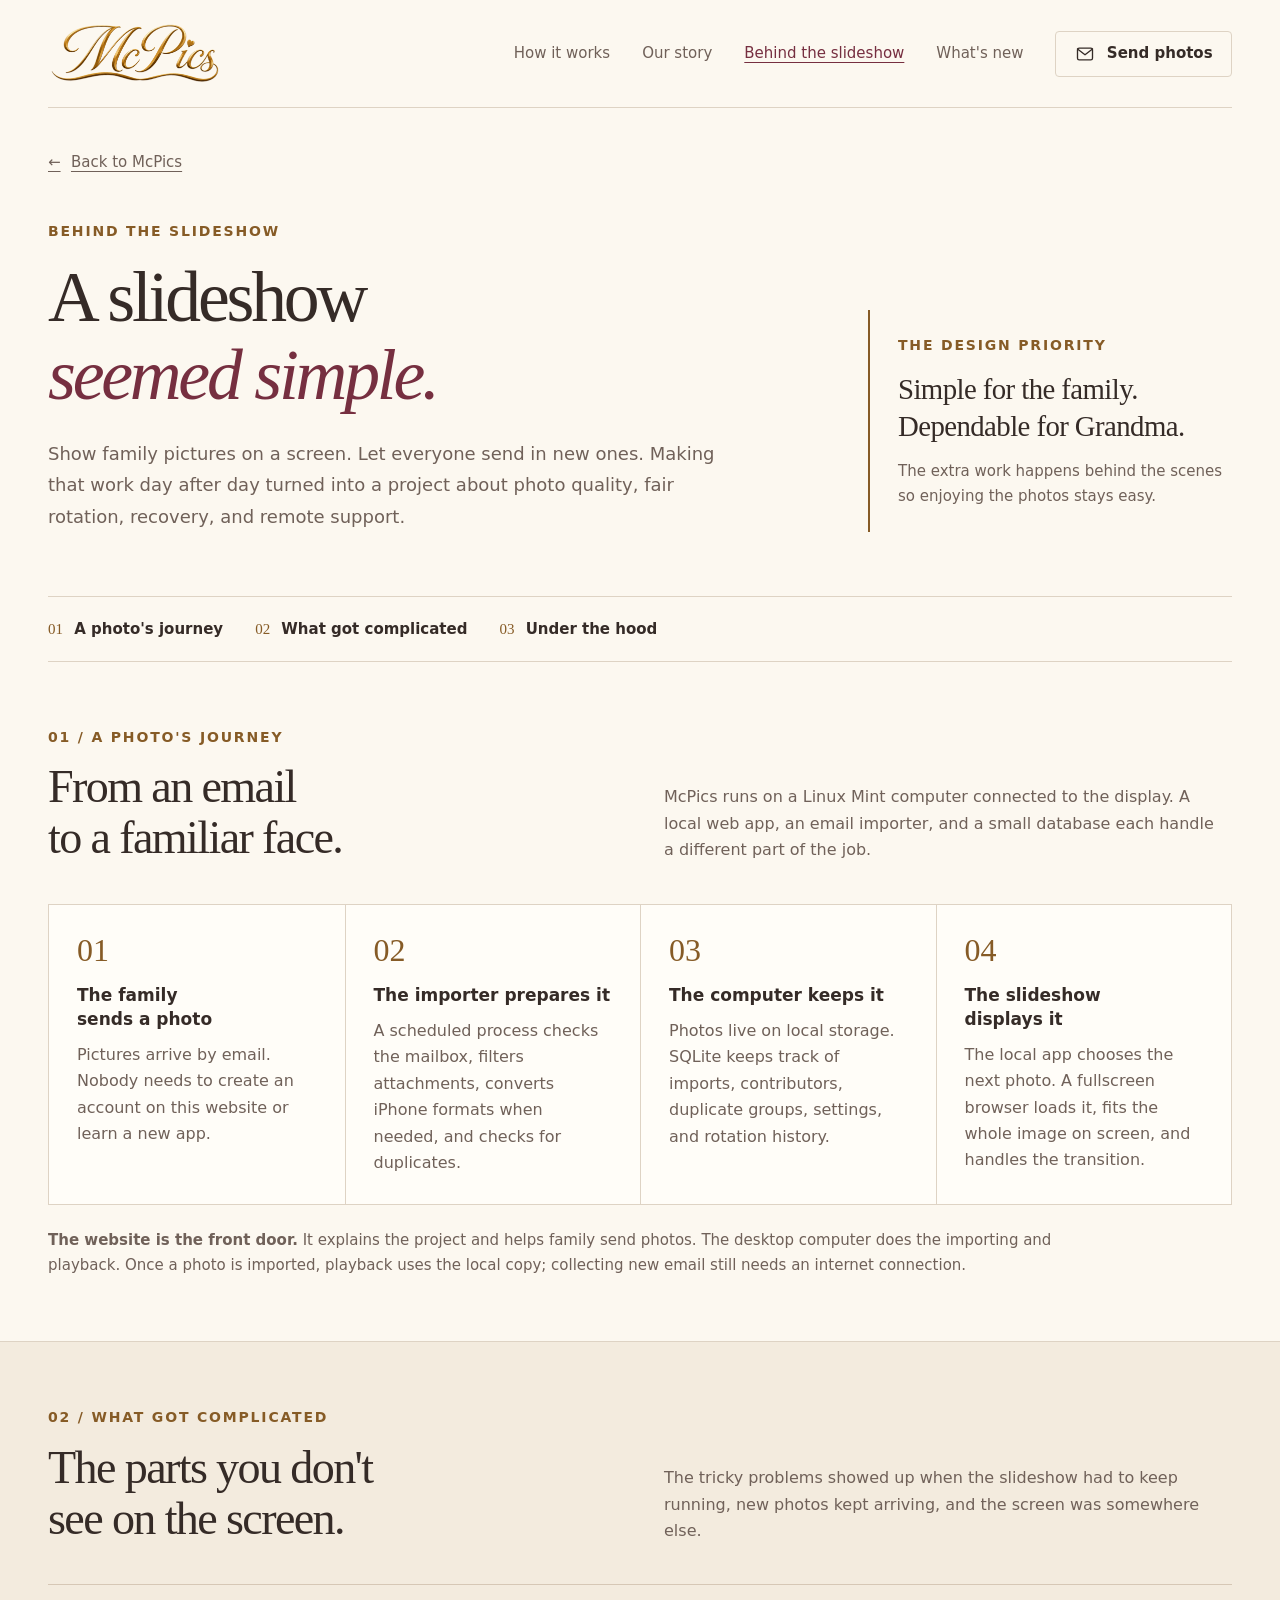
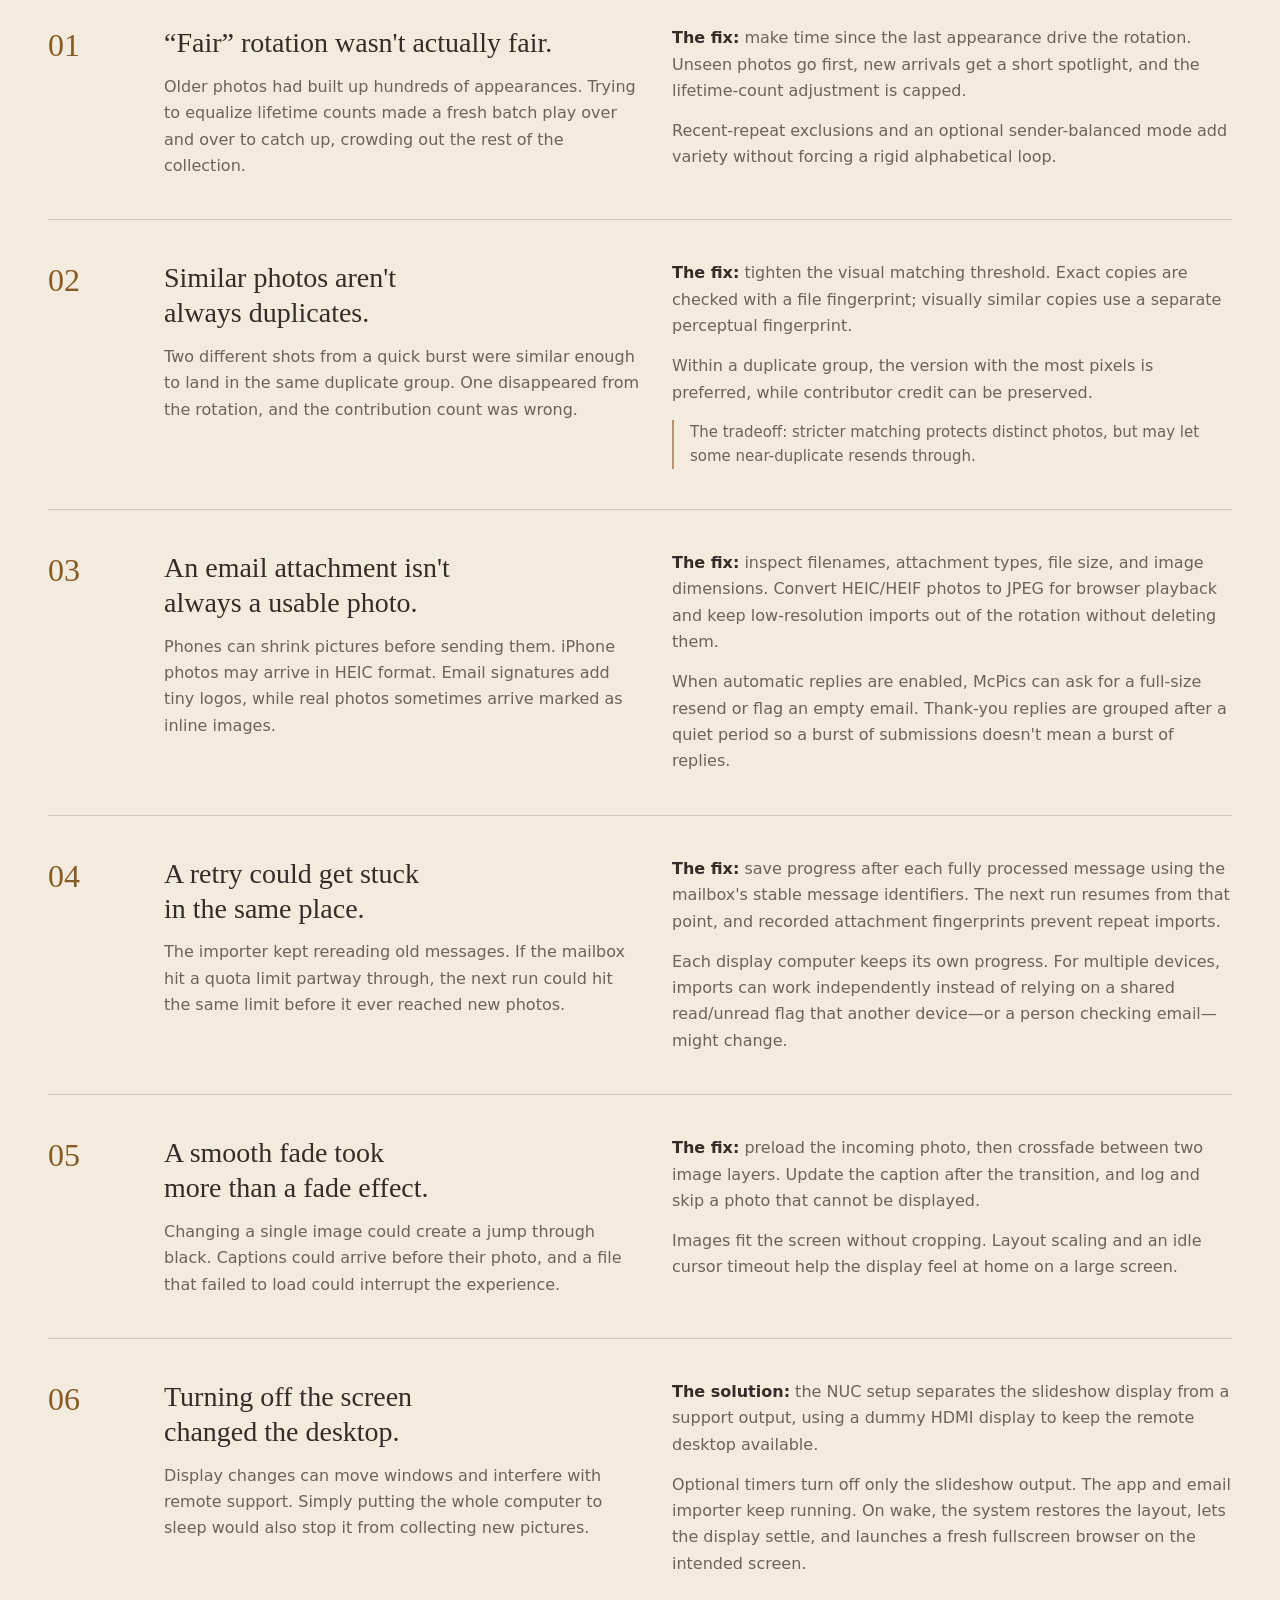
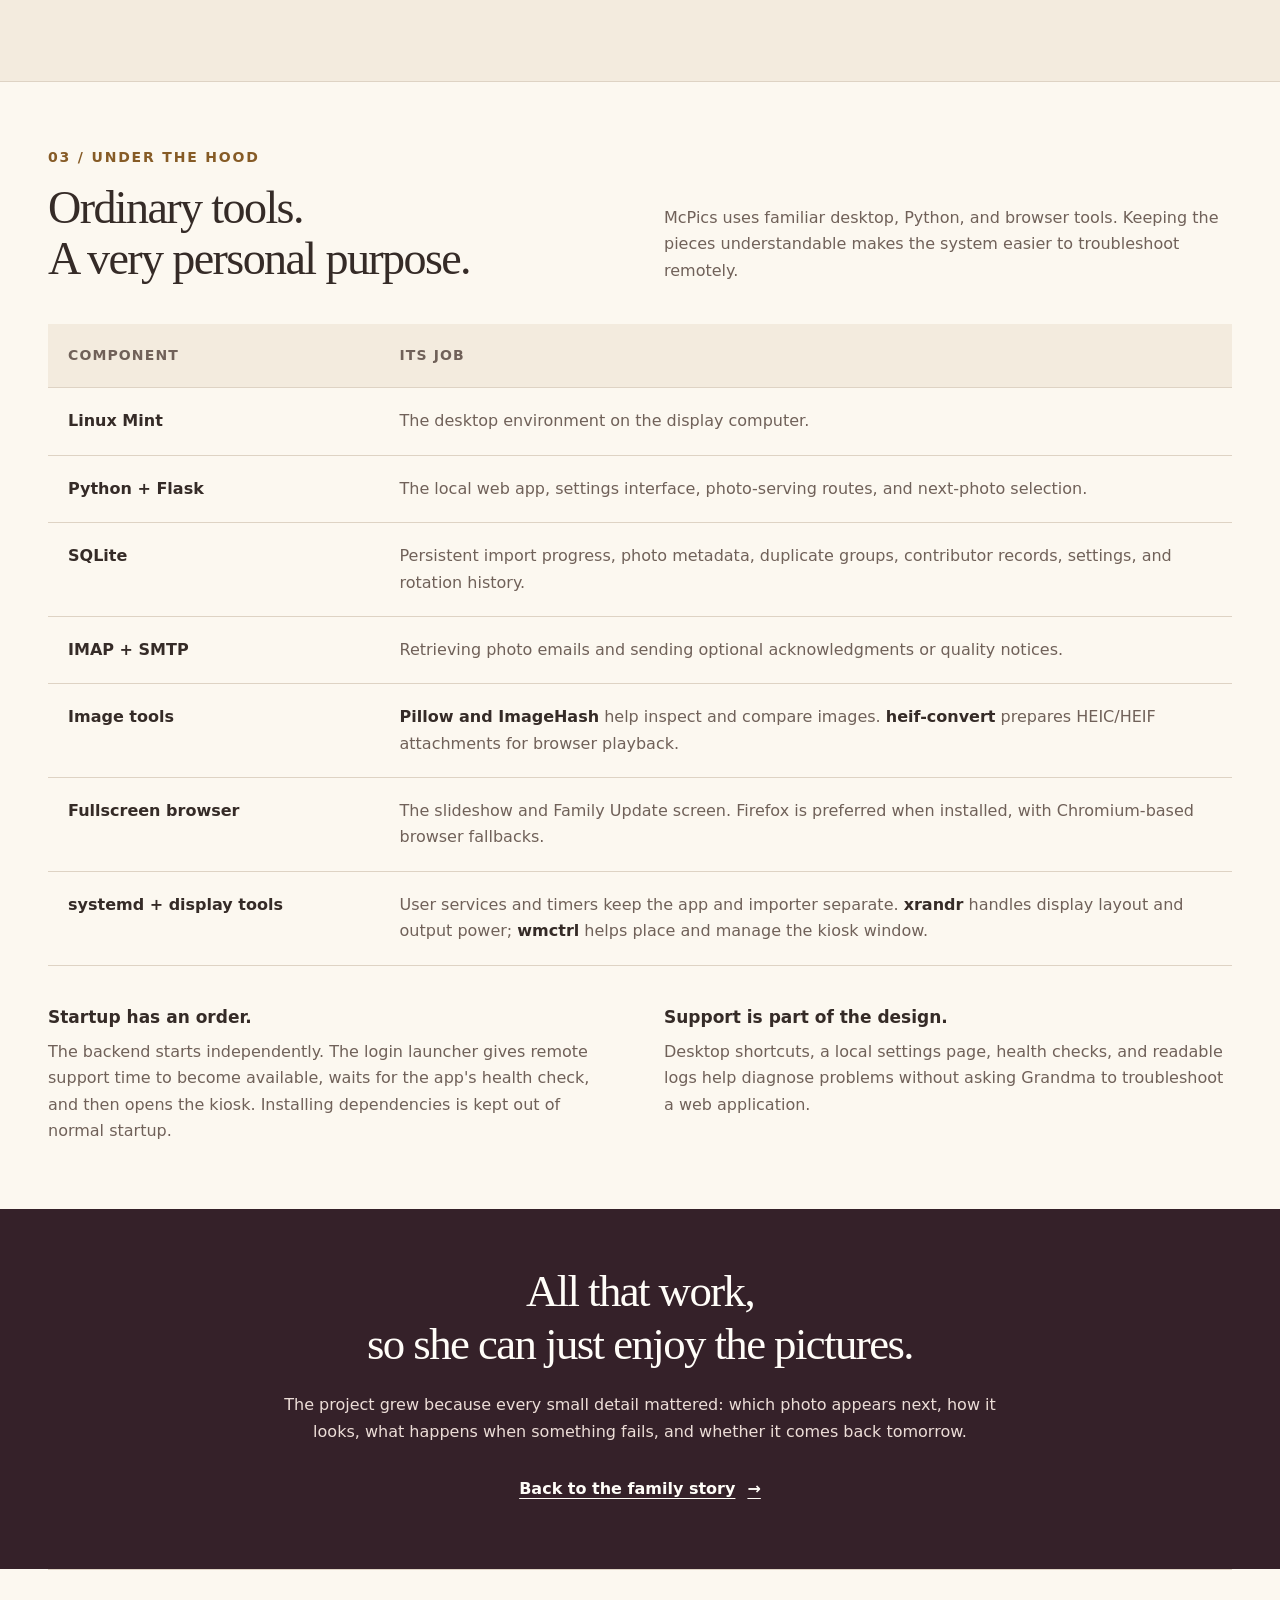
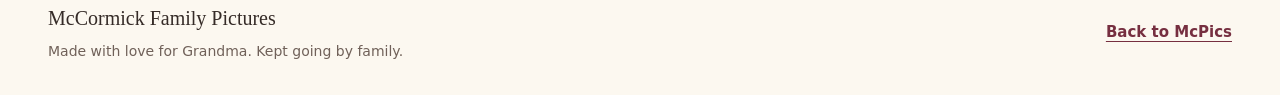
==== behind-the-slideshow.html @ fe30875c "Tell the technical story behind McPics and simplify footer navigation" ====
<!DOCTYPE html>
<html lang="en">
<head>
  <meta charset="UTF-8" />
  <meta name="viewport" content="width=device-width, initial-scale=1" />
  <meta name="theme-color" content="#fcf8f0" />
  <meta name="description" content="How McPics turns emailed family photos into a dependable desktop slideshow, and the design challenges behind fair rotation, photo quality, and remote support." />
  <title>Behind the slideshow · McCormick Family Pictures</title>
  <link rel="canonical" href="https://mccormickpics.com/behind-the-slideshow.html" />
  <link rel="icon" type="image/svg+xml" href="data:image/svg+xml,%3Csvg xmlns='http://www.w3.org/2000/svg' viewBox='0 0 32 32'%3E%3Crect width='32' height='32' rx='7' fill='%23762f40'/%3E%3Cpath d='M16 25 6.8 15.8C1 9.5 10.4 3.4 16 10c5.6-6.6 15-.5 9.2 5.8Z' fill='%23fcf8f0'/%3E%3C/svg%3E" />
  <link rel="stylesheet" href="assets/site.css" />
  <link rel="stylesheet" href="assets/technical.css" />
</head>
<body>
  <a class="skip-link" href="#main">Skip to content</a>
  <header class="site-header shell">
    <a class="brand" href="index.html" aria-label="McCormick Family Pictures home">
      <img src="assets/mcpics-wordmark.png" alt="McPics" width="1390" height="518" />
    </a>
    <div class="header-right">
      <nav class="main-nav" aria-label="Main navigation">
        <a href="index.html#how-it-works">How it works</a>
        <a href="index.html#about">Our story</a>
        <a href="behind-the-slideshow.html" aria-current="page">Behind the slideshow</a>
        <a href="index.html#changelog">What's new</a>
      </nav>
      <a class="button button-outline" href="mailto:upload@mccormickpics.com"><svg viewBox="0 0 24 24" fill="none" stroke="currentColor" stroke-width="1.6" stroke-linecap="round" stroke-linejoin="round" aria-hidden="true"><rect x="3" y="5" width="18" height="14" rx="2"/><path d="m3 6 9 7 9-7"/></svg> Send photos</a>
    </div>
  </header>

  <main id="main">
    <section class="tech-hero shell" aria-labelledby="technical-title">
      <a class="breadcrumb" href="index.html"><span aria-hidden="true">&larr;</span> Back to McPics</a>
      <div class="tech-hero-layout">
        <div>
          <p class="eyebrow">Behind the slideshow</p>
          <h1 id="technical-title">A slideshow<br /><em>seemed simple.</em></h1>
          <p class="tech-deck">Show family pictures on a screen. Let everyone send in new ones. Making that work day after day turned into a project about photo quality, fair rotation, recovery, and remote support.</p>
        </div>
        <aside class="design-note" aria-labelledby="design-priority">
          <p class="eyebrow">The design priority</p>
          <h2 id="design-priority">Simple for the family.<br />Dependable for Grandma.</h2>
          <p>The extra work happens behind the scenes so enjoying the photos stays easy.</p>
        </aside>
      </div>
    </section>

    <nav class="chapter-nav shell" aria-label="On this page">
      <a href="#photo-journey"><span aria-hidden="true">01</span> A photo's journey</a>
      <a href="#design-challenges"><span aria-hidden="true">02</span> What got complicated</a>
      <a href="#under-the-hood"><span aria-hidden="true">03</span> Under the hood</a>
    </nav>

    <section class="technical-section shell" id="photo-journey" aria-labelledby="journey-title">
      <div class="chapter-heading">
        <div><p class="eyebrow">01 / A photo's journey</p><h2 id="journey-title">From an email<br />to a familiar face.</h2></div>
        <p>McPics runs on a Linux Mint computer connected to the display. A local web app, an email importer, and a small database each handle a different part of the job.</p>
      </div>
      <ol class="photo-journey">
        <li><span class="step-number" aria-hidden="true">01</span><h3>The family sends a photo</h3><p>Pictures arrive by email. Nobody needs to create an account on this website or learn a new app.</p></li>
        <li><span class="step-number" aria-hidden="true">02</span><h3>The importer prepares it</h3><p>A scheduled process checks the mailbox, filters attachments, converts iPhone formats when needed, and checks for duplicates.</p></li>
        <li><span class="step-number" aria-hidden="true">03</span><h3>The computer keeps it</h3><p>Photos live on local storage. SQLite keeps track of imports, contributors, duplicate groups, settings, and rotation history.</p></li>
        <li><span class="step-number" aria-hidden="true">04</span><h3>The slideshow displays it</h3><p>The local app chooses the next photo. A fullscreen browser loads it, fits the whole image on screen, and handles the transition.</p></li>
      </ol>
      <p class="local-note"><strong>The website is the front door.</strong> It explains the project and helps family send photos. The desktop computer does the importing and playback. Once a photo is imported, playback uses the local copy; collecting new email still needs an internet connection.</p>
    </section>

    <section class="challenges-section" id="design-challenges" aria-labelledby="challenges-title">
      <div class="technical-section shell">
        <div class="chapter-heading">
          <div><p class="eyebrow">02 / What got complicated</p><h2 id="challenges-title">The parts you don't<br />see on the screen.</h2></div>
          <p>The tricky problems showed up when the slideshow had to keep running, new photos kept arriving, and the screen was somewhere else.</p>
        </div>

        <article class="challenge">
          <span class="challenge-number" aria-hidden="true">01</span>
          <div><h3>“Fair” rotation wasn't actually fair.</h3><p class="challenge-problem">Older photos had built up hundreds of appearances. Trying to equalize lifetime counts made a fresh batch play over and over to catch up, crowding out the rest of the collection.</p></div>
          <div class="challenge-fix"><p><strong>The fix:</strong> make time since the last appearance drive the rotation. Unseen photos go first, new arrivals get a short spotlight, and the lifetime-count adjustment is capped.</p><p>Recent-repeat exclusions and an optional sender-balanced mode add variety without forcing a rigid alphabetical loop.</p></div>
        </article>

        <article class="challenge">
          <span class="challenge-number" aria-hidden="true">02</span>
          <div><h3>Similar photos aren't always duplicates.</h3><p class="challenge-problem">Two different shots from a quick burst were similar enough to land in the same duplicate group. One disappeared from the rotation, and the contribution count was wrong.</p></div>
          <div class="challenge-fix"><p><strong>The fix:</strong> tighten the visual matching threshold. Exact copies are checked with a file fingerprint; visually similar copies use a separate perceptual fingerprint.</p><p>Within a duplicate group, the version with the most pixels is preferred, while contributor credit can be preserved.</p><p class="tradeoff">The tradeoff: stricter matching protects distinct photos, but may let some near-duplicate resends through.</p></div>
        </article>

        <article class="challenge">
          <span class="challenge-number" aria-hidden="true">03</span>
          <div><h3>An email attachment isn't always a usable photo.</h3><p class="challenge-problem">Phones can shrink pictures before sending them. iPhone photos may arrive in HEIC format. Email signatures add tiny logos, while real photos sometimes arrive marked as inline images.</p></div>
          <div class="challenge-fix"><p><strong>The fix:</strong> inspect filenames, attachment types, file size, and image dimensions. Convert HEIC/HEIF photos to JPEG for browser playback and keep low-resolution imports out of the rotation without deleting them.</p><p>When automatic replies are enabled, McPics can ask for a full-size resend or flag an empty email. Thank-you replies are grouped after a quiet period so a burst of submissions doesn't mean a burst of replies.</p></div>
        </article>

        <article class="challenge">
          <span class="challenge-number" aria-hidden="true">04</span>
          <div><h3>A retry could get stuck in the same place.</h3><p class="challenge-problem">The importer kept rereading old messages. If the mailbox hit a quota limit partway through, the next run could hit the same limit before it ever reached new photos.</p></div>
          <div class="challenge-fix"><p><strong>The fix:</strong> save progress after each fully processed message using the mailbox's stable message identifiers. The next run resumes from that point, and recorded attachment fingerprints prevent repeat imports.</p><p>Each display computer keeps its own progress. For multiple devices, imports can work independently instead of relying on a shared read/unread flag that another device—or a person checking email—might change.</p></div>
        </article>

        <article class="challenge">
          <span class="challenge-number" aria-hidden="true">05</span>
          <div><h3>A smooth fade took more than a fade effect.</h3><p class="challenge-problem">Changing a single image could create a jump through black. Captions could arrive before their photo, and a file that failed to load could interrupt the experience.</p></div>
          <div class="challenge-fix"><p><strong>The fix:</strong> preload the incoming photo, then crossfade between two image layers. Update the caption after the transition, and log and skip a photo that cannot be displayed.</p><p>Images fit the screen without cropping. Layout scaling and an idle cursor timeout help the display feel at home on a large screen.</p></div>
        </article>

        <article class="challenge">
          <span class="challenge-number" aria-hidden="true">06</span>
          <div><h3>Turning off the screen changed the desktop.</h3><p class="challenge-problem">Display changes can move windows and interfere with remote support. Simply putting the whole computer to sleep would also stop it from collecting new pictures.</p></div>
          <div class="challenge-fix"><p><strong>The solution:</strong> the NUC setup separates the slideshow display from a support output, using a dummy HDMI display to keep the remote desktop available.</p><p>Optional timers turn off only the slideshow output. The app and email importer keep running. On wake, the system restores the layout, lets the display settle, and launches a fresh fullscreen browser on the intended screen.</p></div>
        </article>
      </div>
    </section>

    <section class="technical-section shell" id="under-the-hood" aria-labelledby="stack-title">
      <div class="chapter-heading">
        <div><p class="eyebrow">03 / Under the hood</p><h2 id="stack-title">Ordinary tools.<br />A very personal purpose.</h2></div>
        <p>McPics uses familiar desktop, Python, and browser tools. Keeping the pieces understandable makes the system easier to troubleshoot remotely.</p>
      </div>
      <table class="stack-table" aria-labelledby="stack-title">
        <thead><tr><th scope="col">Component</th><th scope="col">Its job</th></tr></thead>
        <tbody>
          <tr><th scope="row">Linux Mint</th><td>The desktop environment on the display computer.</td></tr>
          <tr><th scope="row">Python + Flask</th><td>The local web app, settings interface, photo-serving routes, and next-photo selection.</td></tr>
          <tr><th scope="row">SQLite</th><td>Persistent import progress, photo metadata, duplicate groups, contributor records, settings, and rotation history.</td></tr>
          <tr><th scope="row">IMAP + SMTP</th><td>Retrieving photo emails and sending optional acknowledgments or quality notices.</td></tr>
          <tr><th scope="row">Image tools</th><td><strong>Pillow and ImageHash</strong> help inspect and compare images. <strong>heif-convert</strong> prepares HEIC/HEIF attachments for browser playback.</td></tr>
          <tr><th scope="row">Fullscreen browser</th><td>The slideshow and Family Update screen. Firefox is preferred when installed, with Chromium-based browser fallbacks.</td></tr>
          <tr><th scope="row">systemd + display tools</th><td>User services and timers keep the app and importer separate. <strong>xrandr</strong> handles display layout and output power; <strong>wmctrl</strong> helps place and manage the kiosk window.</td></tr>
        </tbody>
      </table>
      <div class="runtime-note">
        <div><h3>Startup has an order.</h3><p>The backend starts independently. The login launcher gives remote support time to become available, waits for the app's health check, and then opens the kiosk. Installing dependencies is kept out of normal startup.</p></div>
        <div><h3>Support is part of the design.</h3><p>Desktop shortcuts, a local settings page, health checks, and readable logs help diagnose problems without asking Grandma to troubleshoot a web application.</p></div>
      </div>
    </section>

    <section class="engineering-closing" aria-labelledby="engineering-goal">
      <div class="shell">
        <h2 id="engineering-goal">All that work,<br />so she can just enjoy the pictures.</h2>
        <p>The project grew because every small detail mattered: which photo appears next, how it looks, what happens when something fails, and whether it comes back tomorrow.</p>
        <a href="index.html#about">Back to the family story <span aria-hidden="true">&rarr;</span></a>
      </div>
    </section>
  </main>
  <footer class="site-footer shell">
    <div><p class="footer-name">McCormick Family Pictures</p><p class="footer-note">Made with love for Grandma. Kept going by family.</p></div>
    <div class="footer-links"><a href="index.html">Back to McPics</a></div>
  </footer>
</body>
</html>
---- assets/site.css ----
:root {
  color-scheme: light;
  --paper: #fcf8f0;
  --white: #fffdf8;
  --ink: #352b27;
  --muted: #706159;
  --wine: #762f40;
  --wine-dark: #542431;
  --gold: #865b26;
  --line: #ded3c4;
  --serif: Georgia, "Times New Roman", serif;
  --handwriting: "Segoe Print", "Bradley Hand", "Apple Chancery", cursive;
}

* { box-sizing: border-box; }
html { scroll-behavior: smooth; scroll-padding-top: 1.5rem; }
body { margin: 0; background: var(--paper); color: var(--ink); font-family: ui-sans-serif, system-ui, -apple-system, BlinkMacSystemFont, "Segoe UI", sans-serif; font-size: 1rem; line-height: 1.65; }
button, input { font: inherit; }
button, a { -webkit-tap-highlight-color: transparent; }
a { color: inherit; text-underline-offset: .25em; }
button { cursor: pointer; }
img { display: block; max-width: 100%; height: auto; }
svg { width: 1.25rem; height: 1.25rem; flex-shrink: 0; }
h1, h2, h3, p, figure { margin: 0; }
h1, h2, h3 { text-wrap: balance; }
h1, h2 { font-family: var(--serif); font-weight: 400; }
h2 { font-size: clamp(2.25rem, 4vw, 3.75rem); line-height: 1.1; letter-spacing: -.035em; }
h3 { font-size: 1.0625rem; line-height: 1.4; font-weight: 650; }
button:focus-visible, a:focus-visible, summary:focus-visible, input:focus-visible { outline: 3px solid var(--wine); outline-offset: 5px; }
::selection { background: #e9c6ca; color: var(--ink); }
.shell { width: min(1240px, calc(100% - 6rem)); margin-inline: auto; }
.skip-link { position: fixed; top: 1rem; left: 1rem; z-index: 20; padding: .75rem 1rem; background: var(--white); transform: translateY(-200%); }
.skip-link:focus { transform: translateY(0); }
.eyebrow { color: var(--gold); font-size: .875rem; font-weight: 650; letter-spacing: .13em; text-transform: uppercase; }
.site-header { min-height: 108px; display: flex; flex-wrap: wrap; align-items: center; justify-content: space-between; gap: 1rem 2rem; padding-block: .75rem; border-bottom: 1px solid var(--line); }
.brand { display: block; width: 174px; flex-shrink: 0; }
.brand img { width: 100%; }
.header-right, .main-nav { display: flex; flex-wrap: wrap; align-items: center; gap: 2rem; }
.main-nav a { font-size: .9375rem; text-decoration: none; color: var(--muted); padding-block: .75rem; }
.main-nav a:hover { color: var(--wine); text-decoration: underline; }
.button { min-height: 52px; display: inline-flex; align-items: center; justify-content: center; gap: .75rem; padding: .85rem 1.5rem; border: 1px solid transparent; border-radius: 4px; font-weight: 600; line-height: 1.4; text-decoration: none; transition: background .18s, transform .18s; }
.button-primary { color: var(--white); background: var(--wine); }
.button-primary:hover { background: var(--wine-dark); transform: translateY(-2px); }
.button-outline { border-color: var(--line); background: transparent; color: var(--ink); min-height: 46px; padding: .65rem 1.15rem; font-size: .9375rem; }
.button-outline:hover { background: #f1e7d8; }
.hero { display: grid; grid-template-columns: 1.15fr .85fr; align-items: center; gap: clamp(3rem, 6vw, 6rem); padding-block: 4.25rem 4.75rem; }
.hero-copy { max-width: 650px; }
.hero .eyebrow { display: flex; align-items: center; gap: .65rem; margin-bottom: 1.25rem; }
.hero .eyebrow svg { width: 1rem; height: 1rem; color: var(--wine); }
h1 { font-size: clamp(3.5rem, 5.5vw, 5.5rem); line-height: 1.035; letter-spacing: -.045em; }
h1 em { color: var(--wine); font-weight: 400; }
.hero-description { max-width: 32rem; margin-top: 1.5rem; color: var(--muted); font-size: 1.125rem; line-height: 1.75; }
.send-actions { display: flex; flex-wrap: wrap; align-items: center; gap: 1rem 1.5rem; margin-top: 2rem; }
.text-link { display: inline-flex; align-items: center; gap: .5rem; font-size: .9375rem; font-weight: 600; padding-block: .75rem; }
.address-row { display: flex; align-items: center; flex-wrap: wrap; column-gap: .45rem; margin-top: 1.1rem; }
.address-row > a { color: var(--muted); font-size: .9375rem; overflow-wrap: anywhere; }
.copy-button { display: inline-flex; align-items: center; gap: .4rem; color: var(--wine); border: 0; background: transparent; min-height: 44px; padding: .5rem .65rem; font-size: .875rem; font-weight: 600; }
.copy-button:hover { background: #f2e7df; border-radius: 4px; }
.copy-button svg { width: 1rem; height: 1rem; }
.copy-status { color: var(--wine); font-size: .875rem; }
.copy-status:empty { display: none; }
.copy-fallback { margin-top: .5rem; font-size: .875rem; }
.copy-fallback input { display: block; width: min(100%, 23rem); padding: .65rem; border: 1px solid var(--line); border-radius: 4px; background: var(--white); color: var(--ink); }
.quality-reminder { display: flex; align-items: flex-start; gap: .5rem; margin-top: 1rem; max-width: 32rem; color: var(--muted); font-size: .875rem; }
.quality-reminder svg { margin-top: .15rem; width: 1rem; height: 1rem; color: var(--gold); }
.portrait-stage { position: relative; isolation: isolate; min-width: 0; padding: .75rem; perspective: 1200px; }
.portrait-stage::before { content: ""; position: absolute; inset: -2rem; z-index: -1; background: radial-gradient(ellipse, #dcc2a44d, transparent 70%); pointer-events: none; }
.portrait-stack { position: relative; transform: rotateX(var(--tilt-x, 0deg)) rotateY(var(--tilt-y, 0deg)) rotate(2deg); transition: transform 550ms cubic-bezier(.2,.75,.25,1); }
.portrait-stack::before, .portrait-stack::after { content: ""; position: absolute; inset: 0; background: #f1e5d4; border: 1px solid #d7c6b1; box-shadow: 0 7px 16px #56351d12; pointer-events: none; }
.portrait-stack::before { transform: translate(-6px, 7px) rotate(-6deg); }
.portrait-stack::after { background: #faf2e6; transform: translate(5px, 5px) rotate(3.5deg); }
.portrait-stack.is-tilting { transition-duration: 140ms; }
.portrait { position: relative; z-index: 1; padding: 13px 13px 0; background: var(--white); border: 1px solid #e5daca; box-shadow: 0 30px 55px -18px #56351d55, 0 8px 20px #56351d12; }
.portrait::after { content: ""; position: absolute; inset: 0; pointer-events: none; background: linear-gradient(125deg, #ffffff12, transparent 45%, #95643f05); }
.portrait img { width: 100%; aspect-ratio: 3 / 4; object-fit: contain; }
.portrait figcaption { min-height: 80px; display: flex; justify-content: space-between; align-items: center; gap: .75rem; padding: 1.1rem .5rem; color: var(--wine); font-family: var(--handwriting); font-size: clamp(1.1rem, 1.55vw, 1.35rem); line-height: 1.6; }
.portrait figcaption svg { width: 1.25rem; height: 1.25rem; }
.how { padding-bottom: 4.5rem; }
.section-line { display: flex; align-items: center; gap: 1.5rem; margin-bottom: 1.8rem; }
.section-line::after { content: ""; height: 1px; flex: 1; background: var(--line); }
.steps { list-style: none; padding: 0; margin: 0; display: grid; grid-template-columns: repeat(3, minmax(0, 1fr)); gap: 3rem; }
.steps li { display: grid; grid-template-columns: auto 1fr; align-items: start; gap: 1.1rem; }
.step-number { color: var(--gold); font-family: var(--serif); font-size: 2rem; line-height: 1.1; }
.steps p { color: var(--muted); margin-top: .4rem; font-size: 1rem; }
.tips-section { border-block: 1px solid var(--line); background: #f3ebde; padding-block: 4.75rem; }
.tips-layout { display: grid; grid-template-columns: .85fr 1.35fr; gap: 5rem; }
.section-intro h2 { margin-block: 1rem 1.25rem; }
.section-intro > p:last-child { max-width: 27rem; color: var(--muted); }
.tips-grid { display: grid; grid-template-columns: repeat(2, minmax(0, 1fr)); gap: 2rem 2.5rem; }
.tip { padding-top: 1.25rem; border-top: 1px solid #d6c7b5; }
.tip svg { color: var(--wine); width: 1.5rem; height: 1.5rem; margin-bottom: .8rem; }
.tip p { color: var(--muted); margin-top: .6rem; font-size: 1rem; }
.story-section { background: #352129; color: var(--paper); padding-block: 4.5rem; }
.story-layout { display: grid; grid-template-columns: 1.1fr 1fr; align-items: center; gap: 3.75rem 4.5rem; }
.story-visual { position: relative; isolation: isolate; min-width: 0; min-height: 470px; display: flex; align-items: flex-start; overflow: hidden; border: 1px solid #dcc7a940; }
.story-image { position: absolute; inset: 0; z-index: -2; width: 100%; height: 100%; object-fit: cover; object-position: 35% 50%; }
.story-visual::after { content: ""; position: absolute; inset: 0; z-index: -1; pointer-events: none; background: #21150e1a; }
.story-heading { position: relative; width: 100%; margin-bottom: 8rem; padding: clamp(1.5rem, 3vw, 3rem); padding-bottom: 4rem; background: linear-gradient(180deg, #21150ef5, #21150ef0 calc(100% - 3rem), #21150e00); }
.story-section .eyebrow { color: #e1b990; }
.story-section h2 { margin-top: 1.25rem; max-width: 27rem; font-size: clamp(2.4rem, 3.7vw, 3.5rem); }
.story-section h2 em { color: #ecc5b5; }
.story-copy { max-width: 42rem; }
.story-copy p { color: #ecddd7; }
.story-copy p + p { margin-top: 1.2rem; }
.story-copy .story-opening { font-family: var(--serif); font-size: 1.5rem; line-height: 1.4; color: var(--white); }
.story-closing { grid-column: 1 / -1; width: min(100%, 57rem); margin-inline: auto; text-align: center; font-family: var(--serif); font-size: clamp(1.65rem, 2.7vw, 2.4rem); line-height: 1.45; letter-spacing: -.015em; color: var(--white); text-wrap: pretty; }
.story-closing::before { content: ""; display: block; width: 3.5rem; height: 1px; background: #d3a775; margin: 0 auto 1.75rem; }
.updates-section { display: grid; grid-template-columns: .85fr 1.35fr; gap: 5rem; padding-block: 5rem; }
.updates-heading h2 { margin-top: 1rem; }
.updates-heading > p:last-child { color: var(--muted); margin-top: 1.25rem; max-width: 23rem; }
.updates-list { min-width: 0; }
.update { border-bottom: 1px solid var(--line); }
.update:first-child { border-top: 1px solid var(--line); }
.update summary { padding: 1.35rem 0; display: grid; grid-template-columns: 8.5rem 1fr 1rem; gap: 1rem; align-items: center; cursor: pointer; list-style: none; }
.update summary::-webkit-details-marker { display: none; }
.update summary:hover { color: var(--wine); }
.update time { color: var(--muted); font-size: .875rem; }
.update summary > span:nth-child(2) { font-weight: 600; line-height: 1.4; }
.expand-icon { width: .7rem; height: .7rem; border-right: 1.5px solid; border-bottom: 1.5px solid; transform: rotate(45deg); margin-top: -.4rem; transition: transform .2s; }
.update[open] .expand-icon { transform: rotate(225deg); margin-top: .3rem; }
.update-body { padding: 0 2rem 1.5rem 9.5rem; font-size: 1rem; color: var(--muted); }
.update-body ul { padding-left: 1.15rem; margin-bottom: 0; }
.update-body li + li { margin-top: .75rem; }
.update-body strong { color: var(--ink); font-weight: 600; }
.site-footer { border-top: 1px solid var(--line); padding-block: 2rem; display: flex; justify-content: space-between; align-items: center; gap: 1.5rem; }
.footer-name { font-family: var(--serif); font-size: 1.25rem; }
.footer-note { color: var(--muted); font-size: .875rem; margin-top: .3rem; }
.site-footer > a { color: var(--wine); font-size: .9375rem; font-weight: 600; min-height: 44px; display: inline-flex; align-items: center; gap: .5rem; }
[hidden] { display: none !important; }

@media (min-width: 1550px) { .hero { padding-block: 5rem; } }
@media (max-width: 1050px) {
  .shell { width: calc(100% - 4rem); }
  .main-nav, .header-right { gap: 1.25rem; }
  .hero { gap: 2.5rem; }
  h1 { font-size: clamp(3rem, 5.6vw, 4.5rem); }
  .steps { gap: 1.5rem; }
  .tips-layout, .updates-section { gap: 3rem; grid-template-columns: .9fr 1.1fr; }
  .story-layout { gap: 3rem; grid-template-columns: 1fr 1fr; }
  .story-visual { min-height: 450px; }
  .story-section h2 { font-size: 2.5rem; }
  .update summary { grid-template-columns: 1fr 1rem; gap: .35rem 1rem; }
  .update time { grid-column: 1; }
  .update summary > span:nth-child(2) { grid-column: 1; }
  .expand-icon { grid-column: 2; grid-row: 1 / 3; }
  .update-body { padding-left: 0; padding-right: 1rem; }
}
@media (max-width: 760px) {
  .shell { width: calc(100% - 2.5rem); }
  .site-header { min-height: 86px; gap: 1rem; }
  .brand { width: 140px; }
  .main-nav { display: none; }
  .hero { grid-template-columns: 1fr; padding-block: 2.5rem 3rem; gap: 2.5rem; }
  .hero-copy { max-width: 36rem; }
  h1 { font-size: clamp(3.15rem, 9vw, 4.5rem); max-width: 35rem; }
  .hero-description { font-size: 1.0625rem; margin-top: 1.25rem; }
  .hero .eyebrow { font-size: .8125rem; margin-bottom: 1rem; }
  .send-actions { margin-top: 1.5rem; gap: .5rem 1.25rem; }
  .portrait-stage { width: min(90%, 380px); justify-self: center; padding: .75rem; }
  .portrait-stack { transform: rotate(1.5deg); }
  .portrait { padding: 10px 10px 0; }
  .portrait figcaption { font-size: 1.05rem; min-height: 65px; padding: .9rem .25rem; }
  .how { padding-bottom: 3rem; }
  .section-line { gap: .75rem; }
  .section-line .eyebrow { font-size: .8125rem; letter-spacing: .08em; }
  .steps { grid-template-columns: 1fr; gap: 1.5rem; }
  .steps li { gap: 1rem; }
  .steps p { max-width: 32rem; }
  .tips-section, .story-section { padding-block: 3.25rem; }
  .tips-layout, .story-layout, .updates-section { grid-template-columns: 1fr; gap: 2rem; }
  .tips-grid { gap: 1.5rem; }
  .story-section h2 { max-width: 29rem; }
  .story-visual { min-height: 390px; }
  .story-heading { padding: 1.75rem 1.75rem 4rem; }
  .story-copy { max-width: none; }
  .story-closing { padding-top: .5rem; }
  .updates-section { padding-block: 3.25rem; }
  .updates-heading > p:last-child { max-width: none; }
  .update summary { padding-block: 1.15rem; }
  .site-footer { align-items: flex-start; flex-direction: column; gap: .75rem; }
}
@media (max-width: 380px) {
  .brand { width: 118px; }
  .button-outline { padding-inline: .75rem; font-size: .875rem; }
  h1 { font-size: 2.8rem; }
  .tips-grid { grid-template-columns: 1fr; }
  .send-actions > .button { width: 100%; padding-inline: .75rem; }
}
@media (prefers-reduced-motion: reduce) {
  html { scroll-behavior: auto; }
  *, *::before, *::after { transition: none !important; }
  .portrait-stack { transform: rotate(1.5deg); }
  .button-primary:hover { transform: none; }
}

@media print {
  .portrait-stack { transform: none; }
  .portrait-stack::before, .portrait-stack::after { display: none; }
  .story-section { background: white; color: black; }
  .story-visual { min-height: auto; border: 0; }
  .story-image, .story-visual::after { display: none; }
  .story-heading { margin: 0; padding: 0; background: none; }
  .story-section .eyebrow, .story-section h2 em, .story-copy p, .story-copy .story-opening, .story-closing { color: black; }
}
---- assets/technical.css ----
.story-more { grid-column: 1 / -1; text-align: center; margin-top: -1rem; }
.story-more a { color: var(--paper); display: inline-flex; gap: .7rem; align-items: center; min-height: 48px; font-weight: 600; text-underline-offset: .4em; }
.story-more a:focus-visible { outline-color: var(--paper); }
.footer-links { display: flex; flex-wrap: wrap; gap: .5rem 1.5rem; }
.footer-links a { min-height: 44px; display: inline-flex; align-items: center; color: var(--wine); font-size: .9375rem; font-weight: 600; }
.main-nav a[aria-current="page"] { color: var(--wine); text-decoration: underline; }
.tech-hero { padding-block: 2rem 4rem; }
.breadcrumb { display: inline-flex; align-items: center; gap: .65rem; color: var(--muted); font-size: .9375rem; min-height: 44px; margin-bottom: 2.25rem; }
.tech-hero-layout { display: grid; grid-template-columns: 1.35fr .65fr; gap: 4rem; align-items: end; }
.tech-hero h1 { font-size: clamp(3.25rem, 5.6vw, 5.4rem); line-height: 1.08; max-width: 50rem; margin-top: 1rem; }
.tech-deck { color: var(--muted); font-size: 1.125rem; line-height: 1.75; max-width: 44rem; margin-top: 1.5rem; }
.design-note { padding: 1.5rem 0 1.5rem 1.75rem; border-left: 2px solid var(--gold); }
.design-note h2 { font-size: 1.8rem; line-height: 1.3; letter-spacing: -.02em; margin-top: .85rem; }
.design-note > p:last-child { color: var(--muted); font-size: .9375rem; margin-top: .85rem; }
.chapter-nav { display: flex; flex-wrap: wrap; gap: .5rem 2rem; border-block: 1px solid var(--line); padding-block: .6rem; }
.chapter-nav a { display: inline-flex; align-items: center; gap: .7rem; min-height: 44px; font-size: .9375rem; font-weight: 600; text-decoration: none; }
.chapter-nav a:hover { text-decoration: underline; }
.chapter-nav span { color: var(--gold); font-family: var(--serif); font-weight: 400; }
.technical-section { padding-block: 4rem; }
.chapter-heading { display: grid; grid-template-columns: 1fr 1fr; align-items: end; gap: 3rem; margin-bottom: 2.5rem; }
.chapter-heading h2 { font-size: clamp(2.25rem, 3.6vw, 3.25rem); margin-top: .85rem; }
.chapter-heading > p { color: var(--muted); max-width: 35rem; }
.photo-journey { display: grid; grid-template-columns: repeat(4, minmax(0, 1fr)); list-style: none; margin: 0; padding: 0; border: 1px solid var(--line); background: var(--white); }
.photo-journey li { padding: 1.75rem; }
.photo-journey li + li { border-left: 1px solid var(--line); }
.photo-journey .step-number { display: block; margin-bottom: 1rem; }
.photo-journey p { color: var(--muted); margin-top: .65rem; }
.local-note { margin-top: 1.4rem; color: var(--muted); font-size: .9375rem; max-width: 67rem; }
.challenges-section { background: #f3ebde; border-block: 1px solid var(--line); }
.challenge { display: grid; grid-template-columns: .15fr .85fr 1fr; gap: 2rem; padding-block: 2.5rem; border-top: 1px solid #d6c7b5; align-items: start; }
.challenge-number { color: var(--gold); font-family: var(--serif); font-size: 2rem; line-height: 1; padding-top: .25rem; }
.challenge h3 { font-family: var(--serif); font-size: 1.75rem; font-weight: 400; line-height: 1.25; max-width: 26rem; }
.challenge-problem { color: var(--muted); margin-top: .85rem; }
.challenge-fix > p + p { margin-top: .85rem; }
.challenge-fix p { color: var(--muted); }
.challenge-fix strong { color: var(--ink); font-weight: 650; }
.tradeoff { font-size: .9375rem; border-left: 2px solid #b29472; padding-left: 1rem; }
.stack-table { width: 100%; border-collapse: collapse; font-size: 1rem; text-align: left; }
.stack-table th, .stack-table td { padding: 1.25rem; border-bottom: 1px solid var(--line); vertical-align: top; }
.stack-table thead { background: #f3ebde; }
.stack-table thead th { font-size: .875rem; color: var(--muted); text-transform: uppercase; letter-spacing: .08em; }
.stack-table tbody th { font-weight: 600; width: 28%; }
.stack-table td { color: var(--muted); }
.stack-table td strong { color: var(--ink); font-weight: 600; }
.runtime-note { display: grid; grid-template-columns: 1fr 1fr; gap: 3rem; margin-top: 2.5rem; }
.runtime-note h3 { margin-bottom: .6rem; }
.runtime-note p { color: var(--muted); }
.engineering-closing { padding-block: 3.5rem; background: #352129; color: var(--white); }
.engineering-closing .shell { max-width: 56rem; text-align: center; }
.engineering-closing h2 { font-size: clamp(2rem, 3.5vw, 3rem); line-height: 1.2; }
.engineering-closing p { margin: 1.25rem auto 0; color: #ecddd7; max-width: 45rem; }
.engineering-closing a { display: inline-flex; gap: .75rem; align-items: center; min-height: 48px; margin-top: 1.25rem; font-weight: 600; }
.engineering-closing a:focus-visible { outline-color: var(--paper); }
@media (max-width: 1050px) {
  .tech-hero-layout { grid-template-columns: 1.4fr .6fr; gap: 2rem; }
  .design-note { padding-left: 1.25rem; }
  .photo-journey { grid-template-columns: repeat(2, minmax(0, 1fr)); }
  .photo-journey li:nth-child(3) { border-left: 0; }
  .photo-journey li:nth-child(n+3) { border-top: 1px solid var(--line); }
  .challenge { grid-template-columns: 2rem 1fr 1fr; gap: 1.5rem; }
}
@media (max-width: 760px) {
  .tech-hero { padding-block: 1rem 2.5rem; }
  .breadcrumb { margin-bottom: 1.5rem; }
  .tech-hero-layout, .chapter-heading, .runtime-note { grid-template-columns: 1fr; gap: 1.5rem; }
  .tech-hero h1 { font-size: clamp(2.6rem, 9vw, 4rem); }
  .tech-deck { font-size: 1.0625rem; }
  .design-note { padding-block: .5rem; }
  .design-note h2 { font-size: 1.5rem; }
  .chapter-nav { gap: .25rem 1.25rem; }
  .technical-section { padding-block: 2.75rem; }
  .photo-journey li { padding: 1.25rem; }
  .challenge { grid-template-columns: 1.75rem 1fr; gap: .75rem 1rem; padding-block: 2rem; }
  .challenge-fix { grid-column: 2; }
  .challenge h3 { font-size: 1.5rem; }
  .challenge-number { font-size: 1.5rem; }
  .stack-table th, .stack-table td { padding: 1rem .5rem; }
  .stack-table tbody th { width: 35%; }
}
@media (max-width: 430px) {
  .photo-journey { grid-template-columns: 1fr; }
  .photo-journey li + li { border-left: 0; border-top: 1px solid var(--line); }
}
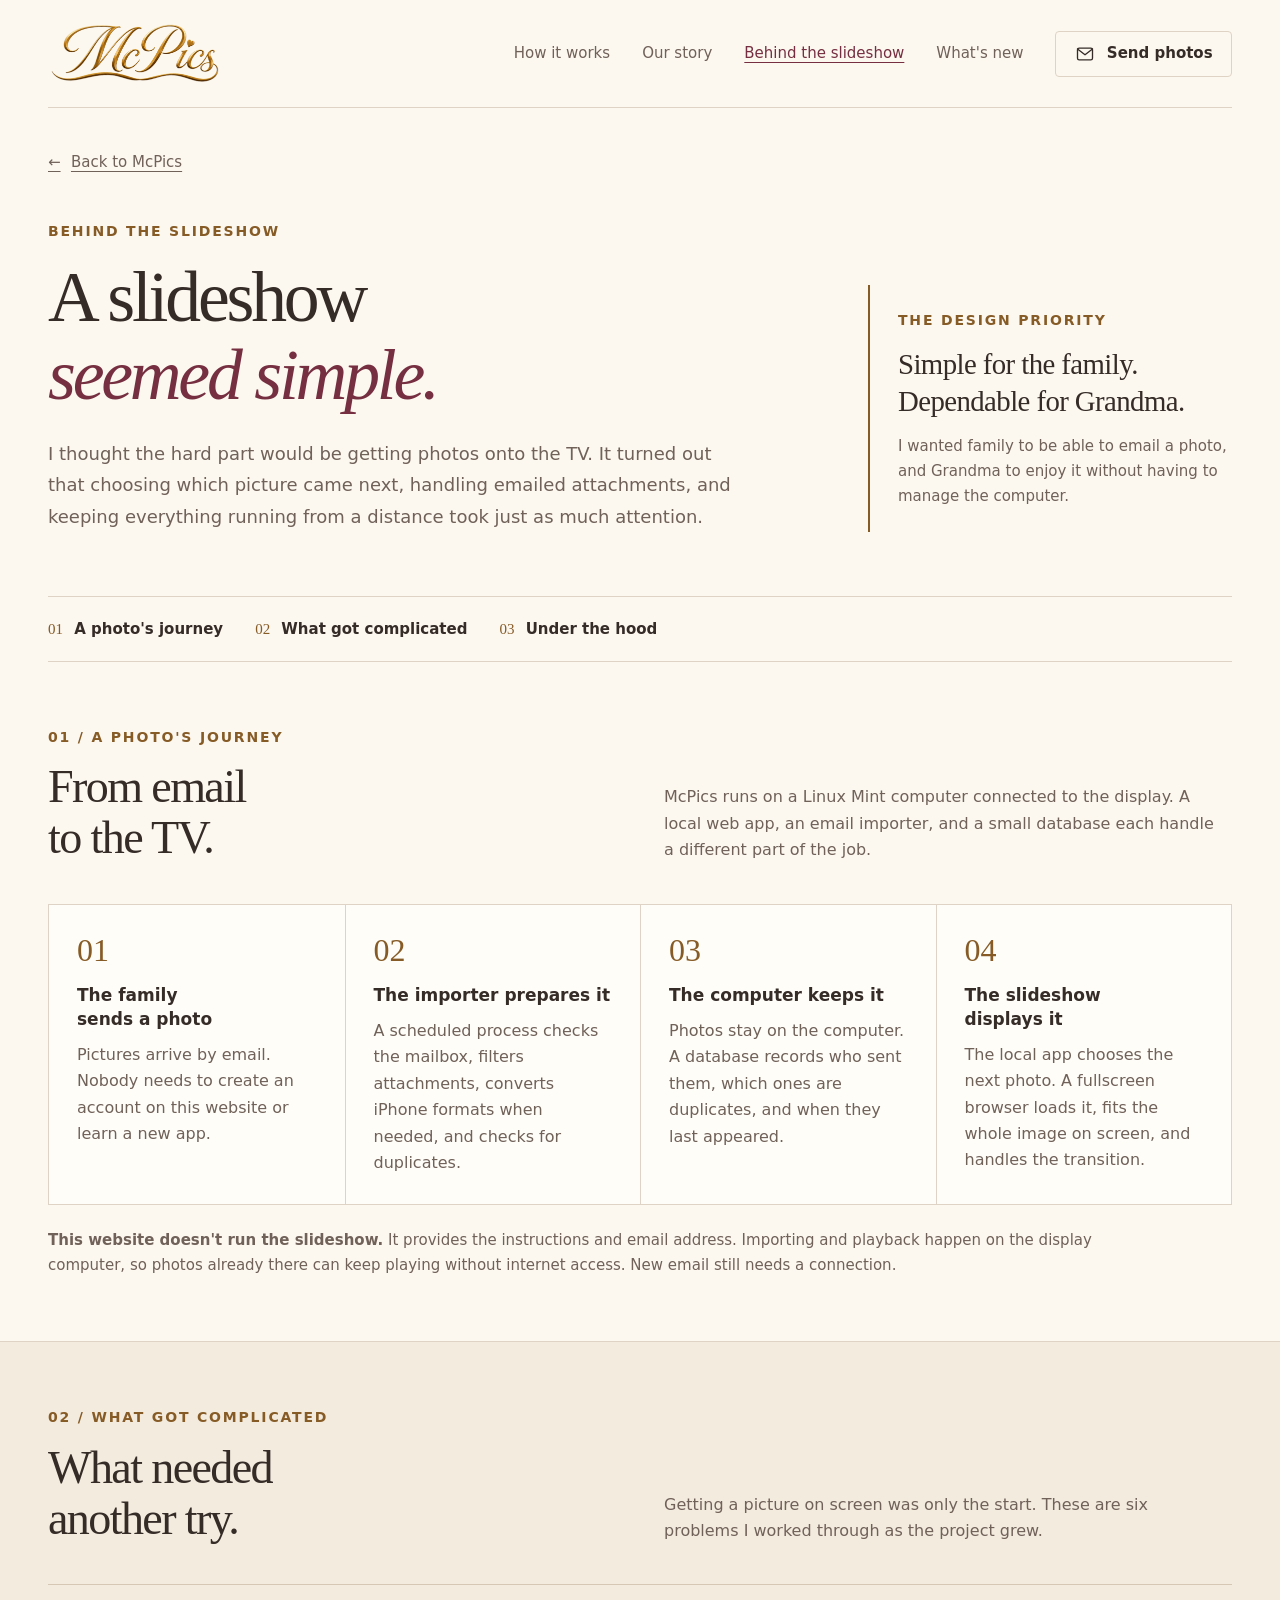
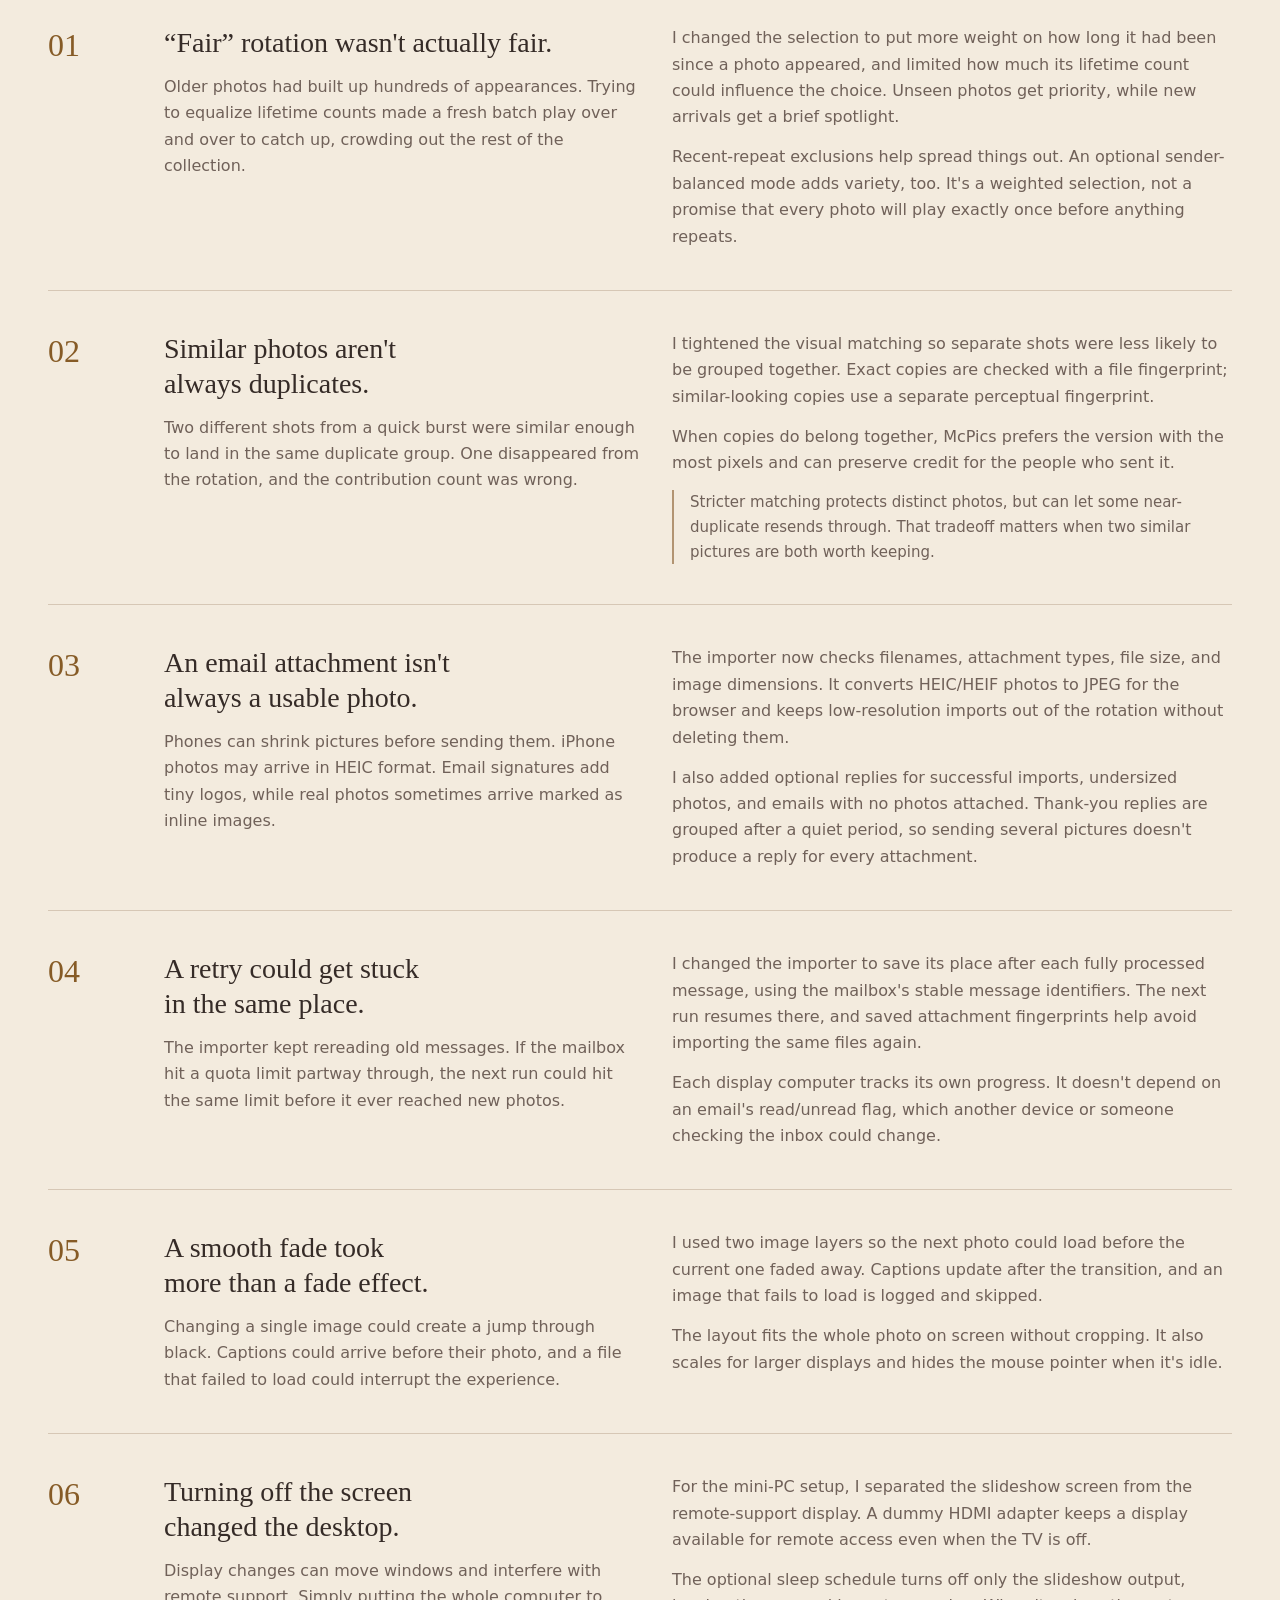
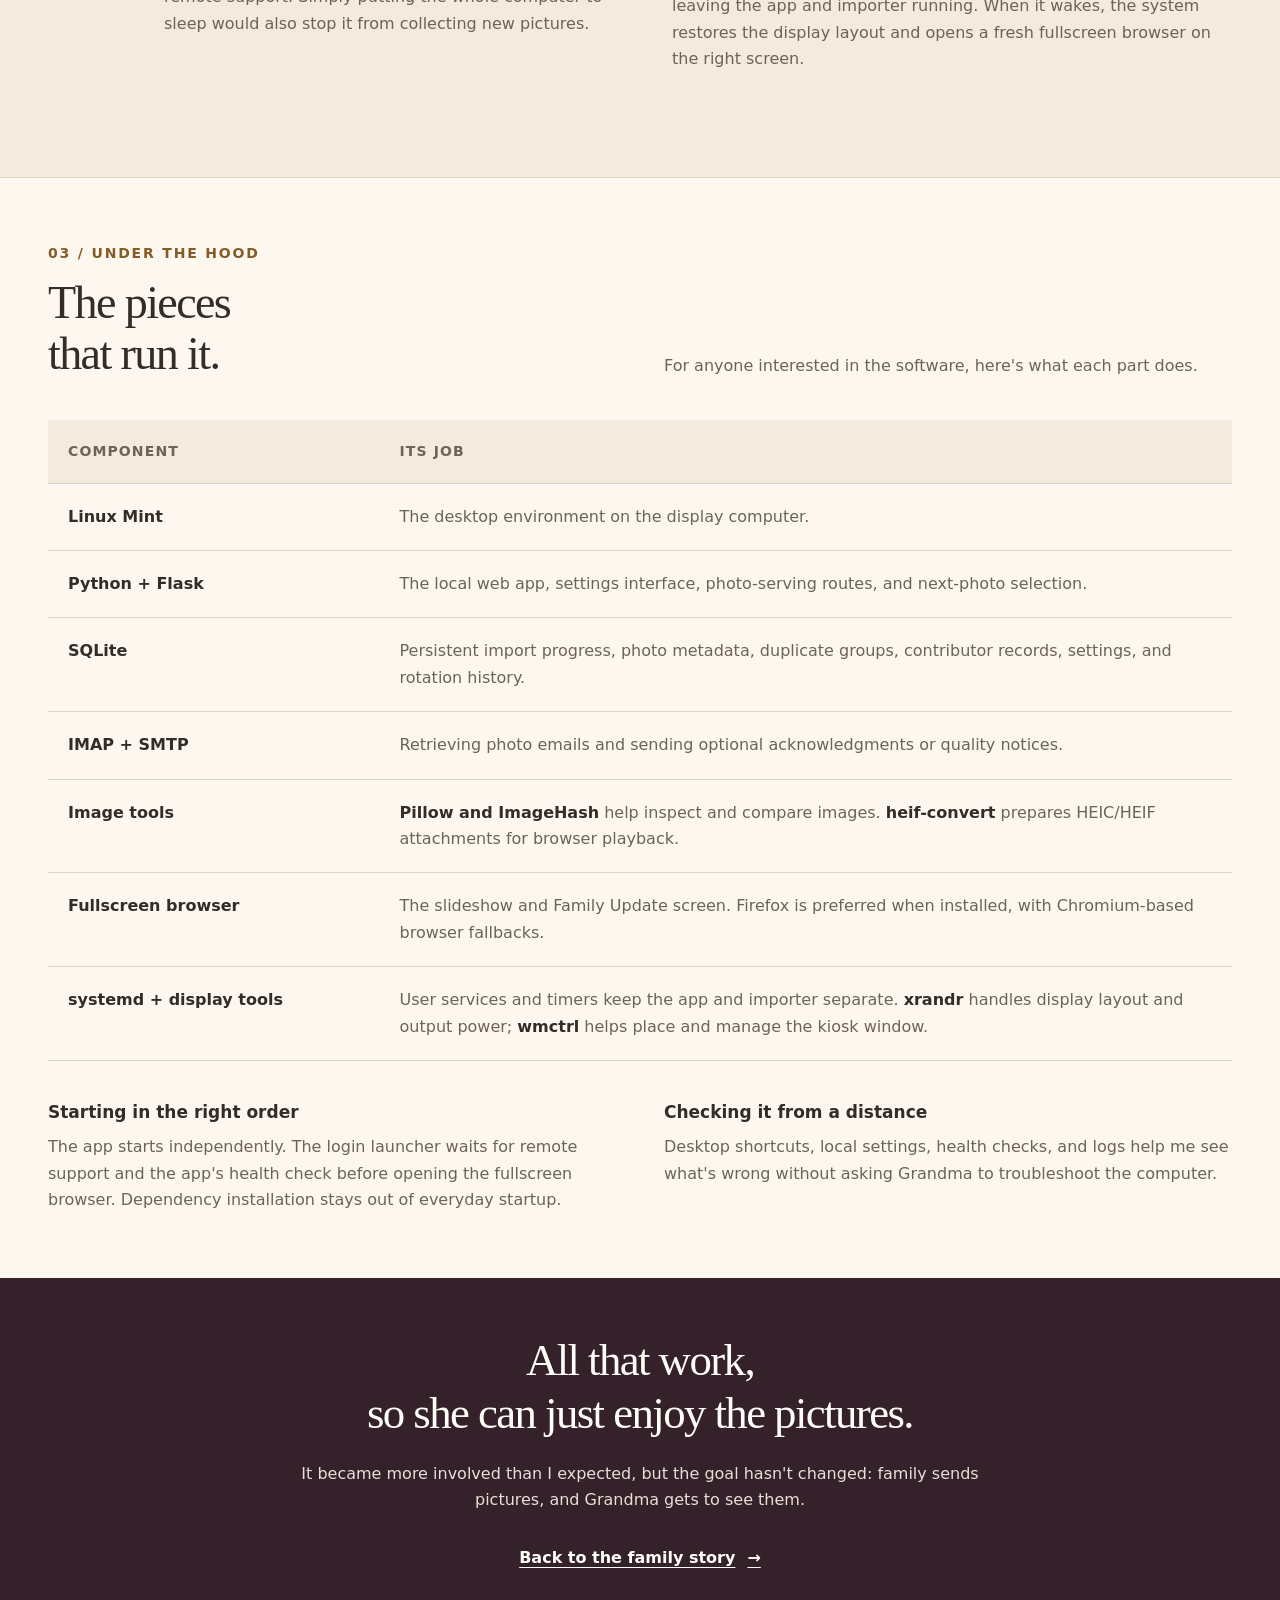
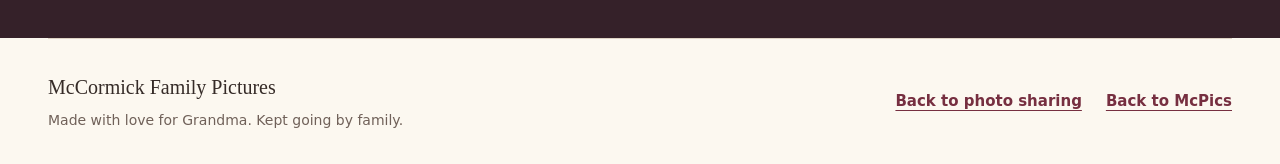
==== commit 7705ecec: "Unify the McPics story, updates, and navigation" ====
--- a/behind-the-slideshow.html
+++ b/behind-the-slideshow.html
@@ -7,6 +7,21 @@
   <meta name="description" content="How McPics turns emailed family photos into a dependable desktop slideshow, and the design challenges behind fair rotation, photo quality, and remote support." />
   <title>Behind the slideshow · McCormick Family Pictures</title>
   <link rel="canonical" href="https://mccormickpics.com/behind-the-slideshow.html" />
+  <meta property="og:type" content="website" />
+  <meta property="og:site_name" content="McCormick Family Pictures" />
+  <meta property="og:title" content="Behind the slideshow · McCormick Family Pictures" />
+  <meta property="og:description" content="How McPics turns emailed family photos into a dependable desktop slideshow, and the design challenges behind fair rotation, photo quality, and remote support." />
+  <meta property="og:url" content="https://mccormickpics.com/behind-the-slideshow.html" />
+  <meta property="og:image" content="https://mccormickpics.com/assets/mcpics-social-2026-09.png" />
+  <meta property="og:image:type" content="image/png" />
+  <meta property="og:image:width" content="1200" />
+  <meta property="og:image:height" content="628" />
+  <meta property="og:image:alt" content="The gold McPics logo on a burgundy background, with McCormick Family Pictures and A little closer, one photo at a time." />
+  <meta name="twitter:card" content="summary_large_image" />
+  <meta name="twitter:title" content="Behind the slideshow · McCormick Family Pictures" />
+  <meta name="twitter:description" content="How McPics turns emailed family photos into a dependable desktop slideshow, and the design challenges behind fair rotation, photo quality, and remote support." />
+  <meta name="twitter:image" content="https://mccormickpics.com/assets/mcpics-social-2026-09.png" />
+  <meta name="twitter:image:alt" content="The gold McPics logo on a burgundy background, with McCormick Family Pictures and A little closer, one photo at a time." />
   <link rel="icon" type="image/svg+xml" href="data:image/svg+xml,%3Csvg xmlns='http://www.w3.org/2000/svg' viewBox='0 0 32 32'%3E%3Crect width='32' height='32' rx='7' fill='%23762f40'/%3E%3Cpath d='M16 25 6.8 15.8C1 9.5 10.4 3.4 16 10c5.6-6.6 15-.5 9.2 5.8Z' fill='%23fcf8f0'/%3E%3C/svg%3E" />
   <link rel="stylesheet" href="assets/site.css" />
   <link rel="stylesheet" href="assets/technical.css" />
@@ -35,12 +50,12 @@
         <div>
           <p class="eyebrow">Behind the slideshow</p>
           <h1 id="technical-title">A slideshow<br /><em>seemed simple.</em></h1>
-          <p class="tech-deck">Show family pictures on a screen. Let everyone send in new ones. Making that work day after day turned into a project about photo quality, fair rotation, recovery, and remote support.</p>
+          <p class="tech-deck">I thought the hard part would be getting photos onto the TV. It turned out that choosing which picture came next, handling emailed attachments, and keeping everything running from a distance took just as much attention.</p>
         </div>
         <aside class="design-note" aria-labelledby="design-priority">
           <p class="eyebrow">The design priority</p>
           <h2 id="design-priority">Simple for the family.<br />Dependable for Grandma.</h2>
-          <p>The extra work happens behind the scenes so enjoying the photos stays easy.</p>
+          <p>I wanted family to be able to email a photo, and Grandma to enjoy it without having to manage the computer.</p>
         </aside>
       </div>
     </section>
@@ -53,67 +68,67 @@
 
     <section class="technical-section shell" id="photo-journey" aria-labelledby="journey-title">
       <div class="chapter-heading">
-        <div><p class="eyebrow">01 / A photo's journey</p><h2 id="journey-title">From an email<br />to a familiar face.</h2></div>
+        <div><p class="eyebrow">01 / A photo's journey</p><h2 id="journey-title">From email<br />to the TV.</h2></div>
         <p>McPics runs on a Linux Mint computer connected to the display. A local web app, an email importer, and a small database each handle a different part of the job.</p>
       </div>
       <ol class="photo-journey">
         <li><span class="step-number" aria-hidden="true">01</span><h3>The family sends a photo</h3><p>Pictures arrive by email. Nobody needs to create an account on this website or learn a new app.</p></li>
         <li><span class="step-number" aria-hidden="true">02</span><h3>The importer prepares it</h3><p>A scheduled process checks the mailbox, filters attachments, converts iPhone formats when needed, and checks for duplicates.</p></li>
-        <li><span class="step-number" aria-hidden="true">03</span><h3>The computer keeps it</h3><p>Photos live on local storage. SQLite keeps track of imports, contributors, duplicate groups, settings, and rotation history.</p></li>
+        <li><span class="step-number" aria-hidden="true">03</span><h3>The computer keeps it</h3><p>Photos stay on the computer. A database records who sent them, which ones are duplicates, and when they last appeared.</p></li>
         <li><span class="step-number" aria-hidden="true">04</span><h3>The slideshow displays it</h3><p>The local app chooses the next photo. A fullscreen browser loads it, fits the whole image on screen, and handles the transition.</p></li>
       </ol>
-      <p class="local-note"><strong>The website is the front door.</strong> It explains the project and helps family send photos. The desktop computer does the importing and playback. Once a photo is imported, playback uses the local copy; collecting new email still needs an internet connection.</p>
+      <p class="local-note"><strong>This website doesn't run the slideshow.</strong> It provides the instructions and email address. Importing and playback happen on the display computer, so photos already there can keep playing without internet access. New email still needs a connection.</p>
     </section>
 
     <section class="challenges-section" id="design-challenges" aria-labelledby="challenges-title">
       <div class="technical-section shell">
         <div class="chapter-heading">
-          <div><p class="eyebrow">02 / What got complicated</p><h2 id="challenges-title">The parts you don't<br />see on the screen.</h2></div>
-          <p>The tricky problems showed up when the slideshow had to keep running, new photos kept arriving, and the screen was somewhere else.</p>
+          <div><p class="eyebrow">02 / What got complicated</p><h2 id="challenges-title">What needed<br />another try.</h2></div>
+          <p>Getting a picture on screen was only the start. These are six problems I worked through as the project grew.</p>
         </div>
 
         <article class="challenge">
           <span class="challenge-number" aria-hidden="true">01</span>
           <div><h3>“Fair” rotation wasn't actually fair.</h3><p class="challenge-problem">Older photos had built up hundreds of appearances. Trying to equalize lifetime counts made a fresh batch play over and over to catch up, crowding out the rest of the collection.</p></div>
-          <div class="challenge-fix"><p><strong>The fix:</strong> make time since the last appearance drive the rotation. Unseen photos go first, new arrivals get a short spotlight, and the lifetime-count adjustment is capped.</p><p>Recent-repeat exclusions and an optional sender-balanced mode add variety without forcing a rigid alphabetical loop.</p></div>
+          <div class="challenge-fix"><p>I changed the selection to put more weight on how long it had been since a photo appeared, and limited how much its lifetime count could influence the choice. Unseen photos get priority, while new arrivals get a brief spotlight.</p><p>Recent-repeat exclusions help spread things out. An optional sender-balanced mode adds variety, too. It's a weighted selection, not a promise that every photo will play exactly once before anything repeats.</p></div>
         </article>
 
         <article class="challenge">
           <span class="challenge-number" aria-hidden="true">02</span>
           <div><h3>Similar photos aren't always duplicates.</h3><p class="challenge-problem">Two different shots from a quick burst were similar enough to land in the same duplicate group. One disappeared from the rotation, and the contribution count was wrong.</p></div>
-          <div class="challenge-fix"><p><strong>The fix:</strong> tighten the visual matching threshold. Exact copies are checked with a file fingerprint; visually similar copies use a separate perceptual fingerprint.</p><p>Within a duplicate group, the version with the most pixels is preferred, while contributor credit can be preserved.</p><p class="tradeoff">The tradeoff: stricter matching protects distinct photos, but may let some near-duplicate resends through.</p></div>
+          <div class="challenge-fix"><p>I tightened the visual matching so separate shots were less likely to be grouped together. Exact copies are checked with a file fingerprint; similar-looking copies use a separate perceptual fingerprint.</p><p>When copies do belong together, McPics prefers the version with the most pixels and can preserve credit for the people who sent it.</p><p class="tradeoff">Stricter matching protects distinct photos, but can let some near-duplicate resends through. That tradeoff matters when two similar pictures are both worth keeping.</p></div>
         </article>
 
         <article class="challenge">
           <span class="challenge-number" aria-hidden="true">03</span>
           <div><h3>An email attachment isn't always a usable photo.</h3><p class="challenge-problem">Phones can shrink pictures before sending them. iPhone photos may arrive in HEIC format. Email signatures add tiny logos, while real photos sometimes arrive marked as inline images.</p></div>
-          <div class="challenge-fix"><p><strong>The fix:</strong> inspect filenames, attachment types, file size, and image dimensions. Convert HEIC/HEIF photos to JPEG for browser playback and keep low-resolution imports out of the rotation without deleting them.</p><p>When automatic replies are enabled, McPics can ask for a full-size resend or flag an empty email. Thank-you replies are grouped after a quiet period so a burst of submissions doesn't mean a burst of replies.</p></div>
+          <div class="challenge-fix"><p>The importer now checks filenames, attachment types, file size, and image dimensions. It converts HEIC/HEIF photos to JPEG for the browser and keeps low-resolution imports out of the rotation without deleting them.</p><p>I also added optional replies for successful imports, undersized photos, and emails with no photos attached. Thank-you replies are grouped after a quiet period, so sending several pictures doesn't produce a reply for every attachment.</p></div>
         </article>
 
         <article class="challenge">
           <span class="challenge-number" aria-hidden="true">04</span>
           <div><h3>A retry could get stuck in the same place.</h3><p class="challenge-problem">The importer kept rereading old messages. If the mailbox hit a quota limit partway through, the next run could hit the same limit before it ever reached new photos.</p></div>
-          <div class="challenge-fix"><p><strong>The fix:</strong> save progress after each fully processed message using the mailbox's stable message identifiers. The next run resumes from that point, and recorded attachment fingerprints prevent repeat imports.</p><p>Each display computer keeps its own progress. For multiple devices, imports can work independently instead of relying on a shared read/unread flag that another device—or a person checking email—might change.</p></div>
+          <div class="challenge-fix"><p>I changed the importer to save its place after each fully processed message, using the mailbox's stable message identifiers. The next run resumes there, and saved attachment fingerprints help avoid importing the same files again.</p><p>Each display computer tracks its own progress. It doesn't depend on an email's read/unread flag, which another device or someone checking the inbox could change.</p></div>
         </article>
 
         <article class="challenge">
           <span class="challenge-number" aria-hidden="true">05</span>
           <div><h3>A smooth fade took more than a fade effect.</h3><p class="challenge-problem">Changing a single image could create a jump through black. Captions could arrive before their photo, and a file that failed to load could interrupt the experience.</p></div>
-          <div class="challenge-fix"><p><strong>The fix:</strong> preload the incoming photo, then crossfade between two image layers. Update the caption after the transition, and log and skip a photo that cannot be displayed.</p><p>Images fit the screen without cropping. Layout scaling and an idle cursor timeout help the display feel at home on a large screen.</p></div>
+          <div class="challenge-fix"><p>I used two image layers so the next photo could load before the current one faded away. Captions update after the transition, and an image that fails to load is logged and skipped.</p><p>The layout fits the whole photo on screen without cropping. It also scales for larger displays and hides the mouse pointer when it's idle.</p></div>
         </article>
 
         <article class="challenge">
           <span class="challenge-number" aria-hidden="true">06</span>
           <div><h3>Turning off the screen changed the desktop.</h3><p class="challenge-problem">Display changes can move windows and interfere with remote support. Simply putting the whole computer to sleep would also stop it from collecting new pictures.</p></div>
-          <div class="challenge-fix"><p><strong>The solution:</strong> the NUC setup separates the slideshow display from a support output, using a dummy HDMI display to keep the remote desktop available.</p><p>Optional timers turn off only the slideshow output. The app and email importer keep running. On wake, the system restores the layout, lets the display settle, and launches a fresh fullscreen browser on the intended screen.</p></div>
+          <div class="challenge-fix"><p>For the mini-PC setup, I separated the slideshow screen from the remote-support display. A dummy HDMI adapter keeps a display available for remote access even when the TV is off.</p><p>The optional sleep schedule turns off only the slideshow output, leaving the app and importer running. When it wakes, the system restores the display layout and opens a fresh fullscreen browser on the right screen.</p></div>
         </article>
       </div>
     </section>
 
     <section class="technical-section shell" id="under-the-hood" aria-labelledby="stack-title">
       <div class="chapter-heading">
-        <div><p class="eyebrow">03 / Under the hood</p><h2 id="stack-title">Ordinary tools.<br />A very personal purpose.</h2></div>
-        <p>McPics uses familiar desktop, Python, and browser tools. Keeping the pieces understandable makes the system easier to troubleshoot remotely.</p>
+        <div><p class="eyebrow">03 / Under the hood</p><h2 id="stack-title">The pieces<br />that run it.</h2></div>
+        <p>For anyone interested in the software, here's what each part does.</p>
       </div>
       <table class="stack-table" aria-labelledby="stack-title">
         <thead><tr><th scope="col">Component</th><th scope="col">Its job</th></tr></thead>
@@ -128,22 +143,22 @@
         </tbody>
       </table>
       <div class="runtime-note">
-        <div><h3>Startup has an order.</h3><p>The backend starts independently. The login launcher gives remote support time to become available, waits for the app's health check, and then opens the kiosk. Installing dependencies is kept out of normal startup.</p></div>
-        <div><h3>Support is part of the design.</h3><p>Desktop shortcuts, a local settings page, health checks, and readable logs help diagnose problems without asking Grandma to troubleshoot a web application.</p></div>
+        <div><h3>Starting in the right order</h3><p>The app starts independently. The login launcher waits for remote support and the app's health check before opening the fullscreen browser. Dependency installation stays out of everyday startup.</p></div>
+        <div><h3>Checking it from a distance</h3><p>Desktop shortcuts, local settings, health checks, and logs help me see what's wrong without asking Grandma to troubleshoot the computer.</p></div>
       </div>
     </section>
 
     <section class="engineering-closing" aria-labelledby="engineering-goal">
       <div class="shell">
         <h2 id="engineering-goal">All that work,<br />so she can just enjoy the pictures.</h2>
-        <p>The project grew because every small detail mattered: which photo appears next, how it looks, what happens when something fails, and whether it comes back tomorrow.</p>
+        <p>It became more involved than I expected, but the goal hasn't changed: family sends pictures, and Grandma gets to see them.</p>
         <a href="index.html#about">Back to the family story <span aria-hidden="true">&rarr;</span></a>
       </div>
     </section>
   </main>
   <footer class="site-footer shell">
     <div><p class="footer-name">McCormick Family Pictures</p><p class="footer-note">Made with love for Grandma. Kept going by family.</p></div>
-    <div class="footer-links"><a href="index.html">Back to McPics</a></div>
+    <div class="footer-links"><a href="index.html#send">Back to photo sharing</a><a href="index.html">Back to McPics</a></div>
   </footer>
 </body>
 </html>
--- a/assets/site.css
+++ b/assets/site.css
@@ -119,9 +119,22 @@
 .expand-icon { width: .7rem; height: .7rem; border-right: 1.5px solid; border-bottom: 1.5px solid; transform: rotate(45deg); margin-top: -.4rem; transition: transform .2s; }
 .update[open] .expand-icon { transform: rotate(225deg); margin-top: .3rem; }
 .update-body { padding: 0 2rem 1.5rem 9.5rem; font-size: 1rem; color: var(--muted); }
+.update-body p + p { margin-top: .85rem; }
 .update-body ul { padding-left: 1.15rem; margin-bottom: 0; }
 .update-body li + li { margin-top: .75rem; }
 .update-body strong { color: var(--ink); font-weight: 600; }
+.update-archive { margin-top: 1.25rem; border: 1px solid var(--line); border-radius: 4px; }
+.update-archive > summary { display: flex; justify-content: space-between; align-items: center; gap: 1rem; padding: 1rem 1.25rem; list-style: none; cursor: pointer; color: var(--wine); font-weight: 600; }
+.update-archive > summary::-webkit-details-marker { display: none; }
+.update-archive > summary:hover { background: #f3ebde; }
+.update-archive > summary small { display: block; margin-top: .2rem; color: var(--muted); font-size: .8125rem; font-weight: 400; }
+.update-archive[open] > summary .expand-icon { transform: rotate(225deg); margin-top: .3rem; }
+.archive-entries { padding-inline: 1.25rem; }
+.archive-entries .update:last-child { border-bottom: 0; }
+.archive-entries .update summary { grid-template-columns: 1fr 1rem; gap: .35rem 1rem; }
+.archive-entries .update time, .archive-entries .update summary > span:nth-child(2) { grid-column: 1; }
+.archive-entries .update .expand-icon { grid-column: 2; grid-row: 1 / 3; }
+.archive-entries .update-body { padding-left: 0; padding-right: 1rem; }
 .site-footer { border-top: 1px solid var(--line); padding-block: 2rem; display: flex; justify-content: space-between; align-items: center; gap: 1.5rem; }
 .footer-name { font-family: var(--serif); font-size: 1.25rem; }
 .footer-note { color: var(--muted); font-size: .875rem; margin-top: .3rem; }
@@ -147,9 +160,12 @@
 }
 @media (max-width: 760px) {
   .shell { width: calc(100% - 2.5rem); }
-  .site-header { min-height: 86px; gap: 1rem; }
+  .site-header { min-height: 86px; display: grid; grid-template-columns: 1fr auto; gap: .5rem 1rem; }
   .brand { width: 140px; }
-  .main-nav { display: none; }
+  .header-right { display: contents; }
+  .header-right > .button { grid-column: 2; grid-row: 1; }
+  .main-nav { display: grid; grid-template-columns: repeat(2, minmax(0, 1fr)); grid-column: 1 / -1; grid-row: 2; gap: 0 1rem; border-top: 1px solid var(--line); padding-top: .25rem; }
+  .main-nav a { display: flex; align-items: center; min-height: 44px; padding-block: .5rem; font-size: .875rem; }
   .hero { grid-template-columns: 1fr; padding-block: 2.5rem 3rem; gap: 2.5rem; }
   .hero-copy { max-width: 36rem; }
   h1 { font-size: clamp(3.15rem, 9vw, 4.5rem); max-width: 35rem; }
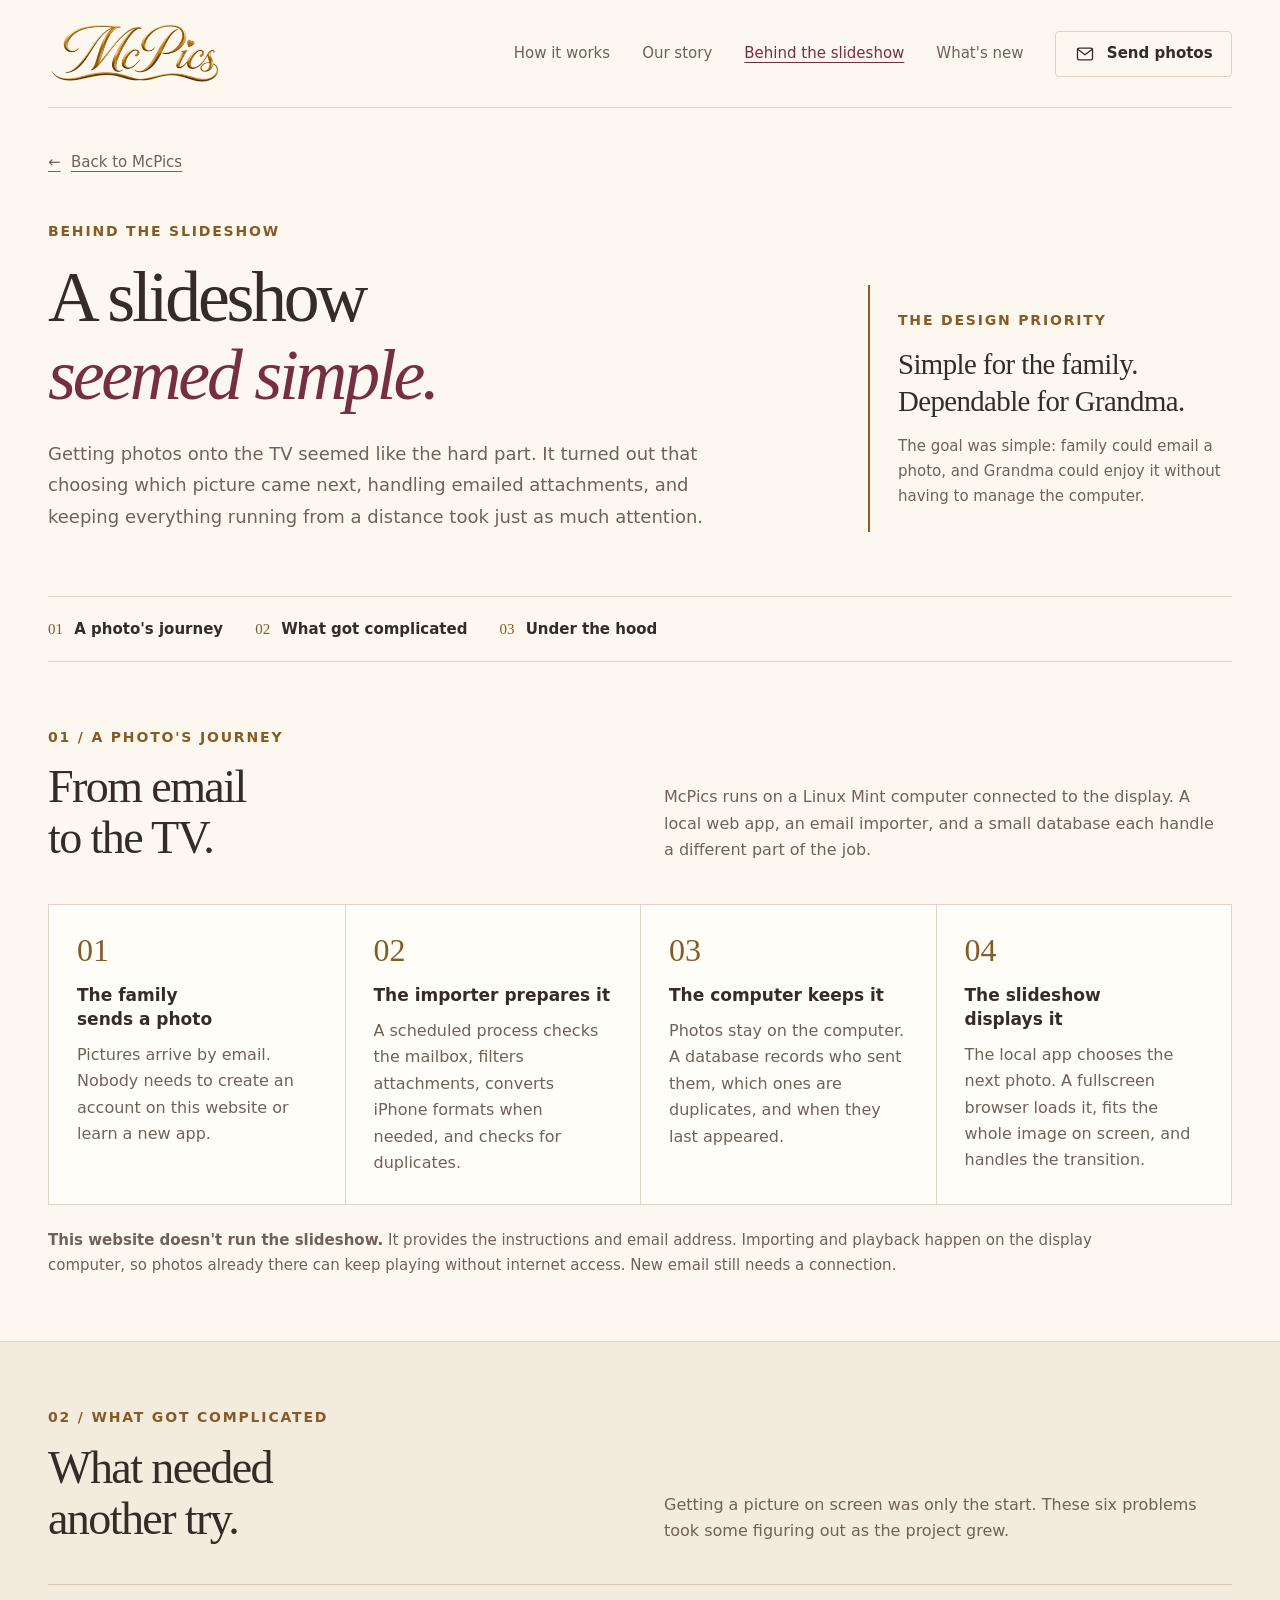
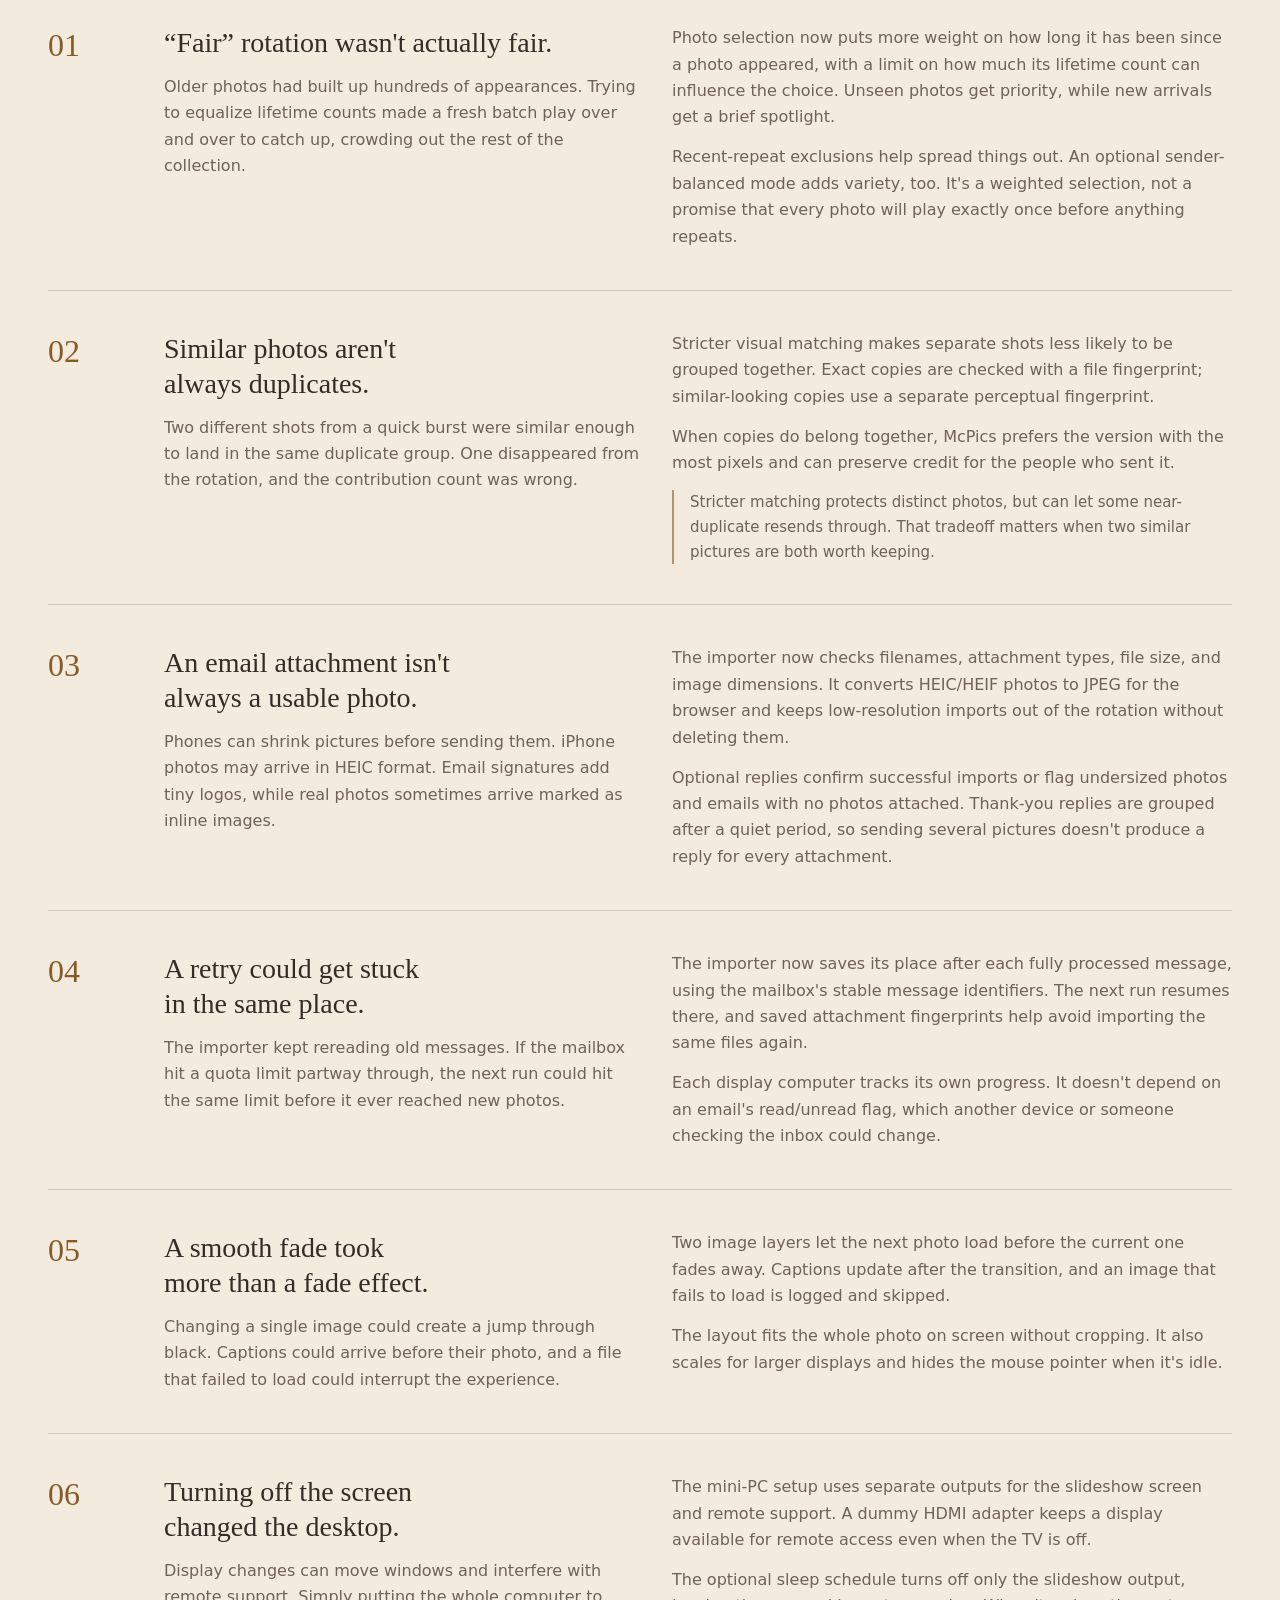
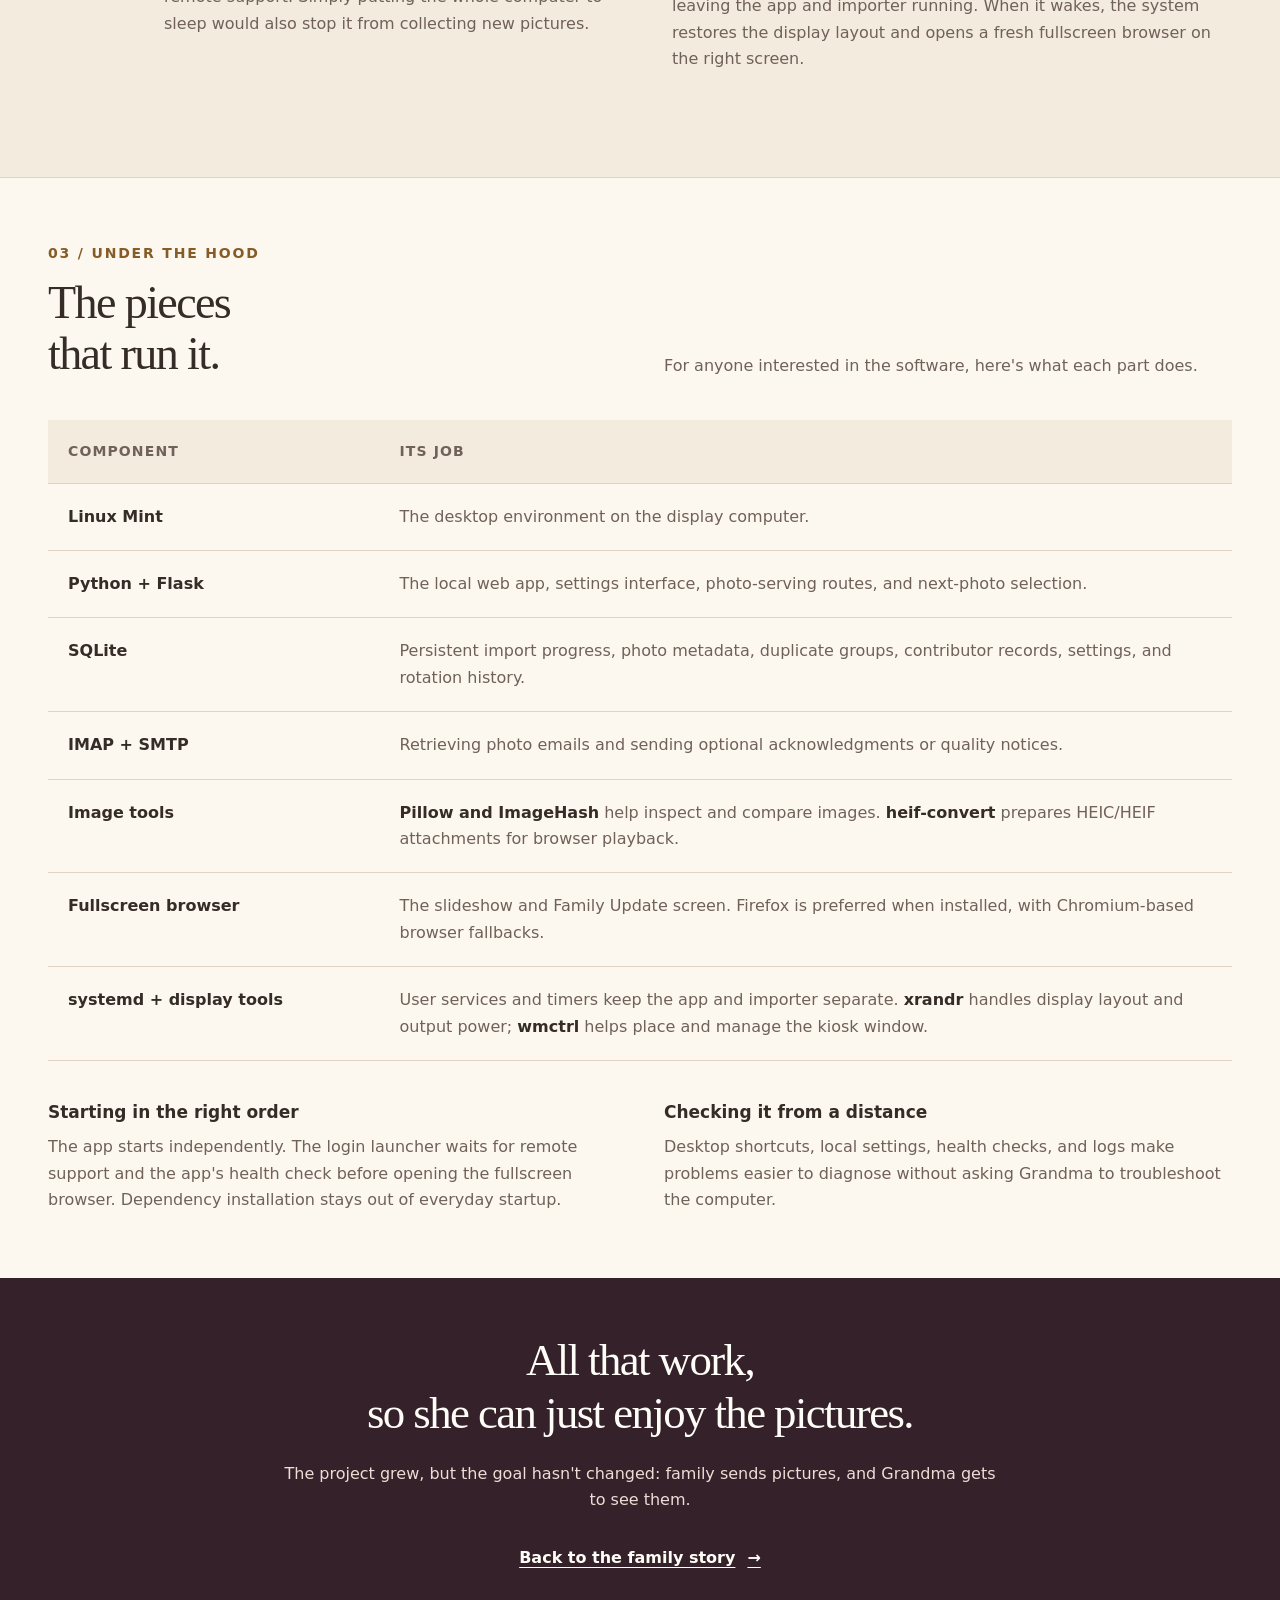
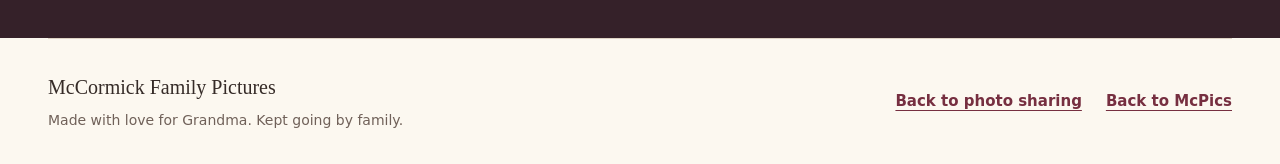
==== commit 4580f548: "Keep McPics updates focused on the photos and family" ====
--- a/behind-the-slideshow.html
+++ b/behind-the-slideshow.html
@@ -50,12 +50,12 @@
         <div>
           <p class="eyebrow">Behind the slideshow</p>
           <h1 id="technical-title">A slideshow<br /><em>seemed simple.</em></h1>
-          <p class="tech-deck">I thought the hard part would be getting photos onto the TV. It turned out that choosing which picture came next, handling emailed attachments, and keeping everything running from a distance took just as much attention.</p>
+          <p class="tech-deck">Getting photos onto the TV seemed like the hard part. It turned out that choosing which picture came next, handling emailed attachments, and keeping everything running from a distance took just as much attention.</p>
         </div>
         <aside class="design-note" aria-labelledby="design-priority">
           <p class="eyebrow">The design priority</p>
           <h2 id="design-priority">Simple for the family.<br />Dependable for Grandma.</h2>
-          <p>I wanted family to be able to email a photo, and Grandma to enjoy it without having to manage the computer.</p>
+          <p>The goal was simple: family could email a photo, and Grandma could enjoy it without having to manage the computer.</p>
         </aside>
       </div>
     </section>
@@ -84,43 +84,43 @@
       <div class="technical-section shell">
         <div class="chapter-heading">
           <div><p class="eyebrow">02 / What got complicated</p><h2 id="challenges-title">What needed<br />another try.</h2></div>
-          <p>Getting a picture on screen was only the start. These are six problems I worked through as the project grew.</p>
+          <p>Getting a picture on screen was only the start. These six problems took some figuring out as the project grew.</p>
         </div>
 
         <article class="challenge">
           <span class="challenge-number" aria-hidden="true">01</span>
           <div><h3>“Fair” rotation wasn't actually fair.</h3><p class="challenge-problem">Older photos had built up hundreds of appearances. Trying to equalize lifetime counts made a fresh batch play over and over to catch up, crowding out the rest of the collection.</p></div>
-          <div class="challenge-fix"><p>I changed the selection to put more weight on how long it had been since a photo appeared, and limited how much its lifetime count could influence the choice. Unseen photos get priority, while new arrivals get a brief spotlight.</p><p>Recent-repeat exclusions help spread things out. An optional sender-balanced mode adds variety, too. It's a weighted selection, not a promise that every photo will play exactly once before anything repeats.</p></div>
+          <div class="challenge-fix"><p>Photo selection now puts more weight on how long it has been since a photo appeared, with a limit on how much its lifetime count can influence the choice. Unseen photos get priority, while new arrivals get a brief spotlight.</p><p>Recent-repeat exclusions help spread things out. An optional sender-balanced mode adds variety, too. It's a weighted selection, not a promise that every photo will play exactly once before anything repeats.</p></div>
         </article>
 
         <article class="challenge">
           <span class="challenge-number" aria-hidden="true">02</span>
           <div><h3>Similar photos aren't always duplicates.</h3><p class="challenge-problem">Two different shots from a quick burst were similar enough to land in the same duplicate group. One disappeared from the rotation, and the contribution count was wrong.</p></div>
-          <div class="challenge-fix"><p>I tightened the visual matching so separate shots were less likely to be grouped together. Exact copies are checked with a file fingerprint; similar-looking copies use a separate perceptual fingerprint.</p><p>When copies do belong together, McPics prefers the version with the most pixels and can preserve credit for the people who sent it.</p><p class="tradeoff">Stricter matching protects distinct photos, but can let some near-duplicate resends through. That tradeoff matters when two similar pictures are both worth keeping.</p></div>
+          <div class="challenge-fix"><p>Stricter visual matching makes separate shots less likely to be grouped together. Exact copies are checked with a file fingerprint; similar-looking copies use a separate perceptual fingerprint.</p><p>When copies do belong together, McPics prefers the version with the most pixels and can preserve credit for the people who sent it.</p><p class="tradeoff">Stricter matching protects distinct photos, but can let some near-duplicate resends through. That tradeoff matters when two similar pictures are both worth keeping.</p></div>
         </article>
 
         <article class="challenge">
           <span class="challenge-number" aria-hidden="true">03</span>
           <div><h3>An email attachment isn't always a usable photo.</h3><p class="challenge-problem">Phones can shrink pictures before sending them. iPhone photos may arrive in HEIC format. Email signatures add tiny logos, while real photos sometimes arrive marked as inline images.</p></div>
-          <div class="challenge-fix"><p>The importer now checks filenames, attachment types, file size, and image dimensions. It converts HEIC/HEIF photos to JPEG for the browser and keeps low-resolution imports out of the rotation without deleting them.</p><p>I also added optional replies for successful imports, undersized photos, and emails with no photos attached. Thank-you replies are grouped after a quiet period, so sending several pictures doesn't produce a reply for every attachment.</p></div>
+          <div class="challenge-fix"><p>The importer now checks filenames, attachment types, file size, and image dimensions. It converts HEIC/HEIF photos to JPEG for the browser and keeps low-resolution imports out of the rotation without deleting them.</p><p>Optional replies confirm successful imports or flag undersized photos and emails with no photos attached. Thank-you replies are grouped after a quiet period, so sending several pictures doesn't produce a reply for every attachment.</p></div>
         </article>
 
         <article class="challenge">
           <span class="challenge-number" aria-hidden="true">04</span>
           <div><h3>A retry could get stuck in the same place.</h3><p class="challenge-problem">The importer kept rereading old messages. If the mailbox hit a quota limit partway through, the next run could hit the same limit before it ever reached new photos.</p></div>
-          <div class="challenge-fix"><p>I changed the importer to save its place after each fully processed message, using the mailbox's stable message identifiers. The next run resumes there, and saved attachment fingerprints help avoid importing the same files again.</p><p>Each display computer tracks its own progress. It doesn't depend on an email's read/unread flag, which another device or someone checking the inbox could change.</p></div>
+          <div class="challenge-fix"><p>The importer now saves its place after each fully processed message, using the mailbox's stable message identifiers. The next run resumes there, and saved attachment fingerprints help avoid importing the same files again.</p><p>Each display computer tracks its own progress. It doesn't depend on an email's read/unread flag, which another device or someone checking the inbox could change.</p></div>
         </article>
 
         <article class="challenge">
           <span class="challenge-number" aria-hidden="true">05</span>
           <div><h3>A smooth fade took more than a fade effect.</h3><p class="challenge-problem">Changing a single image could create a jump through black. Captions could arrive before their photo, and a file that failed to load could interrupt the experience.</p></div>
-          <div class="challenge-fix"><p>I used two image layers so the next photo could load before the current one faded away. Captions update after the transition, and an image that fails to load is logged and skipped.</p><p>The layout fits the whole photo on screen without cropping. It also scales for larger displays and hides the mouse pointer when it's idle.</p></div>
+          <div class="challenge-fix"><p>Two image layers let the next photo load before the current one fades away. Captions update after the transition, and an image that fails to load is logged and skipped.</p><p>The layout fits the whole photo on screen without cropping. It also scales for larger displays and hides the mouse pointer when it's idle.</p></div>
         </article>
 
         <article class="challenge">
           <span class="challenge-number" aria-hidden="true">06</span>
           <div><h3>Turning off the screen changed the desktop.</h3><p class="challenge-problem">Display changes can move windows and interfere with remote support. Simply putting the whole computer to sleep would also stop it from collecting new pictures.</p></div>
-          <div class="challenge-fix"><p>For the mini-PC setup, I separated the slideshow screen from the remote-support display. A dummy HDMI adapter keeps a display available for remote access even when the TV is off.</p><p>The optional sleep schedule turns off only the slideshow output, leaving the app and importer running. When it wakes, the system restores the display layout and opens a fresh fullscreen browser on the right screen.</p></div>
+          <div class="challenge-fix"><p>The mini-PC setup uses separate outputs for the slideshow screen and remote support. A dummy HDMI adapter keeps a display available for remote access even when the TV is off.</p><p>The optional sleep schedule turns off only the slideshow output, leaving the app and importer running. When it wakes, the system restores the display layout and opens a fresh fullscreen browser on the right screen.</p></div>
         </article>
       </div>
     </section>
@@ -144,14 +144,14 @@
       </table>
       <div class="runtime-note">
         <div><h3>Starting in the right order</h3><p>The app starts independently. The login launcher waits for remote support and the app's health check before opening the fullscreen browser. Dependency installation stays out of everyday startup.</p></div>
-        <div><h3>Checking it from a distance</h3><p>Desktop shortcuts, local settings, health checks, and logs help me see what's wrong without asking Grandma to troubleshoot the computer.</p></div>
+        <div><h3>Checking it from a distance</h3><p>Desktop shortcuts, local settings, health checks, and logs make problems easier to diagnose without asking Grandma to troubleshoot the computer.</p></div>
       </div>
     </section>
 
     <section class="engineering-closing" aria-labelledby="engineering-goal">
       <div class="shell">
         <h2 id="engineering-goal">All that work,<br />so she can just enjoy the pictures.</h2>
-        <p>It became more involved than I expected, but the goal hasn't changed: family sends pictures, and Grandma gets to see them.</p>
+        <p>The project grew, but the goal hasn't changed: family sends pictures, and Grandma gets to see them.</p>
         <a href="index.html#about">Back to the family story <span aria-hidden="true">&rarr;</span></a>
       </div>
     </section>
